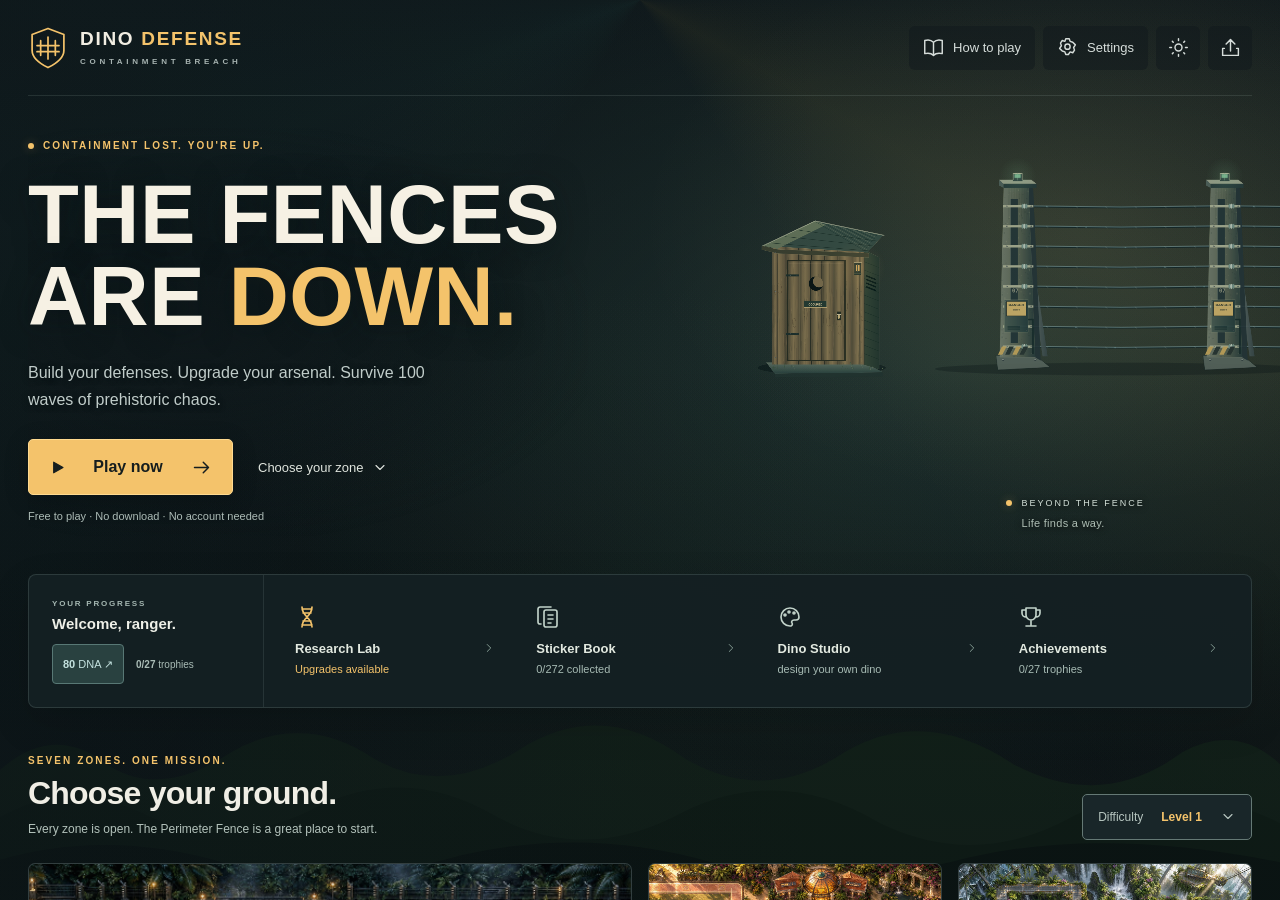
==== index.html @ 3e386ef8 "Stage an explosive D-Rex finale and full-screen victory ceremony" ====
<!DOCTYPE html>
<html lang="en" prefix="og: https://ogp.me/ns#">
<head>
<meta charset="UTF-8">
<meta name="viewport" content="width=device-width, initial-scale=1.0, viewport-fit=cover">
<title>Dino Defense — The Fences Are Down. Now What?</title>
<meta name="description" content="The fences are down. The giants are loose. Build your defenses, unleash nine weapons, and face 100 waves of prehistoric chaos. Play Dino Defense free in your browser.">
<link rel="canonical" href="https://vibecodingmatt.github.io/dino-defense/">
<meta property="og:type" content="website">
<meta property="og:site_name" content="Dino Defense">
<meta property="og:locale" content="en_US">
<meta property="og:url" content="https://vibecodingmatt.github.io/dino-defense/">
<meta property="og:title" content="The fences are down. Now what? | Dino Defense">
<meta property="og:description" content="33 dinosaurs. Nine weapons. 100 waves. Build your last line of defense and find out what is waiting at wave 100. Play free — no download needed.">
<meta property="og:image" content="https://vibecodingmatt.github.io/dino-defense/assets/social/containment-breach-v1.jpg">
<meta property="og:image:secure_url" content="https://vibecodingmatt.github.io/dino-defense/assets/social/containment-breach-v1.jpg">
<meta property="og:image:type" content="image/jpeg">
<meta property="og:image:width" content="1200">
<meta property="og:image:height" content="630">
<meta property="og:image:alt" content="A T-Rex breaks through an electric jungle fence beside the words: The fences are down. Now what? Dino Defense. Play free in your browser.">
<meta name="twitter:card" content="summary_large_image">
<meta name="twitter:title" content="The fences are down. Now what? | Dino Defense">
<meta name="twitter:description" content="33 dinosaurs. Nine weapons. 100 waves. How long can you hold the line? Play free in your browser.">
<meta name="twitter:image" content="https://vibecodingmatt.github.io/dino-defense/assets/social/containment-breach-v1.jpg">
<meta name="twitter:image:alt" content="A T-Rex breaches an electric fence. The fences are down. Now what?">
<script type="application/ld+json">
{"@context":"https://schema.org","@type":"VideoGame","name":"Dino Defense","url":"https://vibecodingmatt.github.io/dino-defense/","description":"A free dinosaur tower defense game. Build and upgrade nine weapons across seven zones and survive 100 waves.","image":"https://vibecodingmatt.github.io/dino-defense/assets/social/containment-breach-v1.jpg","genre":["Tower defense","Strategy"],"gamePlatform":"Web browser","operatingSystem":"Any with a modern web browser","applicationCategory":"GameApplication","playMode":"SinglePlayer","isAccessibleForFree":true,"offers":{"@type":"Offer","price":"0","priceCurrency":"USD"}}
</script>
<link rel="stylesheet" href="style.css">
<link rel="stylesheet" href="home.css">
<link rel="preload" as="image" href="assets/maps/sector7-facility.webp">
<link rel="icon" type="image/svg+xml" href="icons/favicon.svg">
<!-- installable PWA: add-to-home-screen, full-screen, offline -->
<link rel="manifest" href="manifest.json">
<meta name="theme-color" content="#101719">
<meta name="mobile-web-app-capable" content="yes">
<meta name="apple-mobile-web-app-capable" content="yes">
<meta name="apple-mobile-web-app-status-bar-style" content="black-translucent">
<meta name="apple-mobile-web-app-title" content="Dino Defense">
<link rel="apple-touch-icon" href="icons/icon-192.png">
</head>
<body>
<div id="app">

  <!-- top HUD -->
  <div id="hud" class="hidden">
    <span id="levelTitle">Level</span>
    <span class="stat" id="hWave">Wave 0/100</span>
    <span class="stat hidden" id="waveTicker" title="What the next wave brings: 🦖 ground · 🦅 flying · 🌊 swimming · 💀 boss"></span>
    <span class="stat" id="hCash">$0</span>
    <span class="stat" id="hDna" title="DNA is banked every wave — spend it on permanent upgrades in the Research Lab (island map)">0 DNA</span>
    <span class="stat" id="hLives">❤ 100</span>
    <span id="streakBadge" class="hidden" title="Clean-play streak: clear waves without leaks to grow your DNA bonus">🔥 ×1.0</span>
    <span id="invBadge" class="hidden">🛡 INVINCIBLE</span>
    <span class="spacer"></span>
    <button id="btnWave">▶ Start Wave 1</button>
    <span id="speedBtns">
      <button data-s="1" class="on">1×</button><button data-s="2">2×</button><button data-s="4">4×</button><button data-s="10">10×</button>
    </span>
    <button id="speedCycle" title="Game speed (tap to cycle)">1×</button>
    <button id="btnPause">⏸</button>
    <button id="btnSkip" class="hidden" title="Level skip: instantly clear this wave">⏭ Skip</button>
    <button id="btnMute" title="Mute (M)">🔊</button>
    <button id="btnMenu">☰ Menu</button>
  </div>

  <!-- game area -->
  <div id="main">
    <div id="stage">
      <canvas id="game" width="1280" height="720"></canvas>

      <!-- mobile map-zoom control (top-centre); shown by JS on touch devices -->
      <div id="zoomBar" class="hidden">
        <button class="zBtn" id="zoomOut" aria-label="Zoom out" title="Zoom out">−</button>
        <input id="zoomSlider" type="range" min="0.8" max="2.6" step="0.01" value="1" aria-label="Map zoom">
        <button class="zBtn" id="zoomIn" aria-label="Zoom in" title="Zoom in">+</button>
        <span class="zIcon" aria-hidden="true">🔍</span>
      </div>

      <!-- onboarding banner before the first wave -->
      <div id="startPrompt" class="hidden">
        <div class="sp-main"></div>
        <div class="sp-sub"></div>
      </div>

      <!-- floating menu that pops up over a tapped/clicked weapon -->
      <div id="towerPop" class="hidden">
        <button id="tpMute" title="Mute this weapon's sounds">🔊</button>
        <button id="tpClose" title="Close">✕</button>
        <div id="tpName"></div>
        <div id="tpHardware"><canvas width="160" height="104" aria-hidden="true"></canvas><div><b></b><span></span></div></div>
        <div id="tpStats"></div>
        <button id="up_main"></button>
        <div class="tpRow">
          <button id="tpMode">Target: FIRST</button>
          <button id="tpSell">Sell</button>
        </div>
      </div>
    </div>

    <!-- tower shop -->
    <div id="shop" class="hidden">
      <h3>Armory</h3>
      <button id="btnArsenal" class="arsenal-open hidden">Inspect weapons &amp; upgrades <span>↗</span></button>
      <button id="btnFieldCreatures" class="arsenal-open hidden">Explore the dinosaurs <span>↗</span></button>
      <div id="shopCards"></div>

      <h3>Support</h3>
      <div id="airCard" title="Jets carpet-bomb the ENTIRE zone: one-shot-kills everything (even flyers) and rips 25% off bosses. Two calls per run.">
        <div class="ico">✈️</div>
        <div class="airInfo"><div class="nm">Air Strike</div><div class="cost"></div></div>
      </div>
      <div id="omegaCard" title="OMEGA: a giant robotic T-Rex materialises at the exit and stomps up the busiest lane, one-shotting every dinosaur it meets. Each kill wears it down, so a big horde can destroy it. Bosses only lose 30% and survive. Once per run, from wave 75.">
        <div class="ico">🦾</div>
        <div class="airInfo"><div class="nm">Ω Omega</div><div class="cost"></div></div>
      </div>

      <div class="hint">
        Click a weapon (or keys 1–9), then click the map to build.
        Hold <b>Shift</b> to place several. Right-click / Esc cancels.
        <b>Space</b> starts a wave or pauses.
        Flyers need air-capable weapons!
      </div>
    </div>
  </div>
</div>

<!-- main menu -->
<div id="menu" data-scene="night">
  <!-- ambient, layered background (purely decorative) -->
  <div id="menuBg" aria-hidden="true">
    <div class="mb mb-sky"></div>
    <div class="mb mb-rays"></div>
    <div class="mb mb-glow"></div>
    <div class="mb mb-fog mb-fog1"></div>
    <div class="mb mb-fog mb-fog2"></div>
    <svg class="mb mb-trees" viewBox="0 0 1440 320" preserveAspectRatio="none" xmlns="http://www.w3.org/2000/svg">
      <path class="tree tree-far"  d="M0,320 L0,210 Q60,170 120,205 Q180,235 260,195 Q340,160 420,200 Q500,235 590,190 Q680,150 770,200 Q860,240 950,195 Q1040,155 1140,205 Q1240,245 1330,195 Q1390,170 1440,205 L1440,320 Z"/>
      <path class="tree tree-mid"  d="M0,320 L0,250 Q80,215 170,250 Q260,280 360,240 Q460,205 560,250 Q660,290 770,245 Q880,205 990,255 Q1100,295 1210,248 Q1320,210 1440,255 L1440,320 Z"/>
      <path class="tree tree-near" d="M0,320 L0,286 Q120,260 250,288 Q380,312 520,282 Q660,258 800,288 Q940,314 1090,284 Q1240,258 1440,288 L1440,320 Z"/>
    </svg>
    <canvas class="mb" id="menuDinos"></canvas>
    <div class="mb mb-spores" id="menuSpores"></div>
    <div class="mb mb-vignette"></div>
    <div class="mb mb-scan"></div>
  </div>

  <a class="skip-link" href="#zones">Skip to game locations</a>
  <div class="menuWrap">
    <header class="home-header">
      <a class="home-brand" href="./" aria-label="Dino Defense home"><svg class="ui-icon " aria-hidden="true"><use href="icons/interface.svg#brand"></use></svg><span>DINO <b>DEFENSE</b><small>CONTAINMENT BREACH</small></span></a>
      <nav class="home-utilities" aria-label="Help and options">
        <button id="btnTips" class="utility" aria-label="How to play" title="How to play"><svg class="ui-icon " aria-hidden="true"><use href="icons/interface.svg#book"></use></svg><span>How to play</span></button>
        <button id="btnSettings" class="utility" aria-label="Settings" title="Settings"><svg class="ui-icon " aria-hidden="true"><use href="icons/interface.svg#settings"></use></svg><span>Settings</span></button>
        <button id="sceneToggle" class="utility icon-only" title="Switch to day ambience" aria-label="Switch to day ambience" aria-pressed="false"><svg class="ui-icon " aria-hidden="true"><use href="icons/interface.svg#sun"></use></svg></button>
        <button id="btnShare" class="utility icon-only" title="Share Dino Defense" aria-label="Share Dino Defense"><svg class="ui-icon " aria-hidden="true"><use href="icons/interface.svg#share"></use></svg></button>
      </nav>
    </header>

    <section class="hero" aria-labelledby="homeTitle">
      <div class="hero-copy">
        <p class="eyebrow"><span class="status-dot"></span> CONTAINMENT LOST. YOU'RE UP.</p>
        <h1 id="homeTitle">THE FENCES<br>ARE <em>DOWN.</em></h1>
        <p class="hero-sub">Build your defenses. Upgrade your arsenal. Survive 100 waves of prehistoric chaos.</p>
        <div class="hero-actions">
          <button id="btnQuickPlay" class="play-button"><svg class="ui-icon " aria-hidden="true"><use href="icons/interface.svg#play"></use></svg><span id="quickPlayLabel">Play now</span><svg class="ui-icon " aria-hidden="true"><use href="icons/interface.svg#arrow"></use></svg></button>
          <a class="browse-zones" href="#zones">Choose your zone <svg class="ui-icon " aria-hidden="true"><use href="icons/interface.svg#down"></use></svg></a>
        </div>
        <p id="quickPlayHint" class="play-hint">Free to play · No download · No account needed</p>
      </div>
      <div class="scene-caption" aria-hidden="true"><span class="status-dot"></span> BEYOND THE FENCE <span>Life finds a way.</span></div>
    </section>

    <section class="ranger-hub" aria-label="Your ranger progress and collection">
      <div class="ranger-profile">
        <div class="profile-title"><span class="eyebrow">YOUR PROGRESS</span><span id="statBest">New ranger</span></div>
        <div class="statBar"><button id="menuDna" class="stat" title="Spend DNA in the Research Lab">0 DNA</button><span id="statAch">0 trophies</span></div>
      </div>
      <nav id="menuBtns" aria-label="Upgrades and collections">
        <button id="btnLab"><svg class="ui-icon fIco" aria-hidden="true"><use href="icons/interface.svg#dna"></use></svg><span class="fName">Research Lab</span><span class="fSub" id="fSubLab">Permanent upgrades</span><svg class="ui-icon nav-arrow" aria-hidden="true"><use href="icons/interface.svg#chevron"></use></svg></button>
        <button id="btnStickers"><svg class="ui-icon fIco" aria-hidden="true"><use href="icons/interface.svg#cards"></use></svg><span class="fName">Sticker Book</span><span class="fSub" id="fSubStick">Your collection</span><svg class="ui-icon nav-arrow" aria-hidden="true"><use href="icons/interface.svg#chevron"></use></svg></button>
        <button id="btnStudio"><svg class="ui-icon fIco" aria-hidden="true"><use href="icons/interface.svg#palette"></use></svg><span class="fName">Dino Studio</span><span class="fSub" id="fSubStudio">Create a dinosaur</span><svg class="ui-icon nav-arrow" aria-hidden="true"><use href="icons/interface.svg#chevron"></use></svg></button>
        <button id="btnAch"><svg class="ui-icon fIco" aria-hidden="true"><use href="icons/interface.svg#trophy"></use></svg><span class="fName">Achievements</span><span class="fSub" id="fSubAch">Your milestones</span><svg class="ui-icon nav-arrow" aria-hidden="true"><use href="icons/interface.svg#chevron"></use></svg></button>
      </nav>
    </section>

    <section id="zones" class="deck" aria-labelledby="zonesTitle" tabindex="-1">
      <div class="zone-heading">
        <div><p class="eyebrow">SEVEN ZONES. ONE MISSION.</p><h2 id="zonesTitle">Choose your ground.</h2><p id="mapHint">Every zone is open. The Perimeter Fence is a great place to start.</p></div>
        <details id="diffPick">
          <summary>Difficulty <b>Level <span class="selD">1</span></b><svg class="ui-icon " aria-hidden="true"><use href="icons/interface.svg#down"></use></svg></summary>
          <div class="difficulty-panel">
            <label class="diffTop" for="diffInput">Difficulty level <span class="diffHint">Higher is harder</span></label>
            <div id="diffCtl">
              <button data-d="-10" title="Decrease by 10" aria-label="Decrease difficulty by 10">«</button>
              <button data-d="-1" title="Decrease by 1" aria-label="Decrease difficulty by 1">−</button>
              <input id="diffInput" type="number" min="1" max="1000" value="1" aria-describedby="diffInfo">
              <button data-d="1" title="Increase by 1" aria-label="Increase difficulty by 1">+</button>
              <button data-d="10" title="Increase by 10" aria-label="Increase difficulty by 10">»</button>
              <button id="diffMax" title="Highest unlocked difficulty">MAX</button>
            </div>
            <div id="diffInfo"></div>
          </div>
        </details>
      </div>
      <div id="levelCards"></div>
    </section>

    <section class="home-how" aria-label="How the game works">
      <div><span>01</span><h3>Build your defense.</h3><p>Place nine types of weapons to cover the paths. Every kill funds your next upgrade.</p></div>
      <div><span>02</span><h3>Expect the unexpected.</h3><p>Ground, air, and water. 33 dinosaurs, giant bosses, and a final test at wave 100.</p></div>
      <div><span>03</span><h3>Come back stronger.</h3><p>Bank DNA for permanent research. Collect stickers and make your own dinosaurs.</p></div>
    </section>

    <button id="btnCreatures" class="creatures-open hidden"><span>BEYOND THE FENCE</span> Explore all 33 dinosaurs <b>↗</b></button>
    <footer class="menuFoot">
      <div class="footer-brand">DINO DEFENSE <span>Build. Upgrade. Survive.</span></div>
      <div class="footer-actions"><button id="btnInstall" class="utility hidden"><svg class="ui-icon " aria-hidden="true"><use href="icons/interface.svg#download"></use></svg><span class="instTxt">Install app</span></button><button id="verChip" class="utility" title="See what changed in recent updates"></button></div>
      <p class="foot">An affectionate homage to a certain dinosaur park that definitely spared no expense.</p>
    </footer>
    <p id="shareStatus" class="share-status" role="status" aria-live="polite"></p>
  </div>
</div>

<div id="shareDialog" class="modal hidden">
  <div class="modalBox"><button class="modalX" aria-label="Close share dialog">✕</button><h2>Send in reinforcements.</h2><p>Share Dino Defense with someone who thinks they can hold the line.</p><label for="shareUrl">Game link</label><input id="shareUrl" readonly value="https://vibecodingmatt.github.io/dino-defense/"><div class="modalBtns"><button id="copyGameLink" class="primary">Copy link</button></div><p id="copyLinkStatus" role="status"></p></div>
</div>
<noscript><div class="no-script">Dino Defense needs JavaScript to play. Enable JavaScript in your browser, then reload to enter the park.</div></noscript>

<!-- research lab -->
<div id="lab" class="modal hidden">
  <div class="modalBox">
    <button class="modalX" title="Close">✕</button>
    <h2>🧬 Research Lab</h2>
    <div class="sub">This is where DNA gets spent. You have <b><span id="labDna">0 DNA</span></b> to level up your <b>base health</b>, <b>starting cash</b>, and every <b>weapon</b> — permanently, with no cap. Every kill drops DNA (more at higher difficulty). Aim to keep your weapon levels near the difficulty level you're playing: a few levels ahead and it's easy, a few behind and you'll be overrun.</div>
    <div id="labList"></div>
    <div class="modalBtns"><button id="labClose" class="primary">Done</button></div>
  </div>
</div>

<!-- achievements -->
<div id="achievements" class="modal hidden">
  <div class="modalBox">
    <button class="modalX" title="Close">✕</button>
    <h2>🏆 Achievements</h2>
    <div class="sub"><b><span id="achProg">0 / 0</span></b> unlocked. Complete these for permanent trophies — runs that use a developer cheat don't count.</div>
    <div id="achList"></div>
    <div class="modalBtns"><button id="achClose" class="primary">Done</button></div>
  </div>
</div>

<!-- sticker book -->
<div id="stickers" class="modal hidden">
  <div class="modalBox">
    <button class="modalX" title="Close">✕</button>
    <h2>📖 Sticker Book</h2>
    <div class="sub"><b><span id="stickProg">0 / 0</span></b> stickers collected. Land the <b>final blow</b> on each dinosaur with each weapon to earn its sticker — every weapon has its own signature takedown. <b>👆 Tap any earned sticker to flip out its animated trading card!</b> Greyed cells can't happen (ground-only weapons vs flyers, gas vs the gas-immune).</div>
    <div id="stickWrap"><table id="stickTable"></table></div>
    <div class="modalBtns"><button id="stickClose" class="primary">Done</button></div>
  </div>
</div>

<!-- sticker trading card (opened by tapping an earned sticker) -->
<div id="stickCard" class="modal hidden">
  <div id="cardBox">
    <button class="modalX" title="Close">✕</button>
    <canvas id="cardCv" width="720" height="800"></canvas>
    <div id="cardInfo"></div>
  </div>
</div>

<!-- dino studio -->
<div id="studio" class="modal hidden">
  <div class="modalBox">
    <button class="modalX" title="Close">✕</button>
    <h2>🎨 Dino Studio</h2>
    <div class="sub">Design your own dinosaurs! Pick a species, name it, choose its colors — each named design joins the invasion (one per wave) with its name overhead. Up to <b>3</b> designs.</div>
    <div id="studioList"></div>
    <div class="modalBtns"><button id="studioAdd">➕ New dino</button><button id="studioClose" class="primary">Done</button></div>
  </div>
</div>

<!-- tips / field manual -->
<div id="tips" class="modal hidden">
  <div class="modalBox">
    <button class="modalX" title="Close">✕</button>
    <h2>💡 Field Manual</h2>
    <div class="sub">Everything a ranger needs to hold the perimeter.</div>
    <div id="tipsList"></div>
    <div class="modalBtns"><button id="tipsClose" class="primary">Done</button></div>
  </div>
</div>

<!-- changelog -->
<div id="changelog" class="modal hidden">
  <div class="modalBox">
    <button class="modalX" title="Close">✕</button>
    <h2>📜 What's New</h2>
    <div class="sub">Bug fixes and enhancements, newest first.</div>
    <div id="clogList"></div>
    <div class="modalBtns"><button id="clogClose" class="primary">Done</button></div>
  </div>
</div>

<!-- iOS "Add to Home Screen" instructions -->
<div id="iosInstall" class="modal hidden">
  <div class="modalBox">
    <button class="modalX" title="Close">✕</button>
    <h2>📲 Add to Home Screen</h2>
    <div class="sub">Install Dino Defense to play full-screen and offline.</div>
    <ol class="iosSteps">
      <li>Tap the <b>Share</b> button
        <span class="iosIco"><svg viewBox="0 0 24 24" width="20" height="20" fill="none" stroke="currentColor" stroke-width="2" stroke-linecap="round" stroke-linejoin="round"><path d="M12 15V3"/><path d="M8 7l4-4 4 4"/><path d="M6 11H5a2 2 0 0 0-2 2v6a2 2 0 0 0 2 2h14a2 2 0 0 0 2-2v-6a2 2 0 0 0-2-2h-1"/></svg></span>
        in Safari's toolbar.</li>
      <li>Scroll down and choose <b>“Add to Home Screen”</b> <span class="iosIco">➕</span>.</li>
      <li>Tap <b>Add</b>, then launch Dino Defense from your Home Screen.</li>
    </ol>
    <p class="iosNote">This option lives in <b>Safari</b> only — not Chrome or Firefox on iPhone/iPad.</p>
    <div class="modalBtns"><button id="iosInstallClose" class="primary">Got it</button></div>
  </div>
</div>

<!-- settings -->
<div id="settings" class="modal hidden">
  <div class="modalBox">
    <button class="modalX" title="Close">✕</button>
    <h2>⚙ Settings</h2>
    <div class="sub">Saved automatically.</div>
    <label class="optRow">
      <input type="checkbox" id="optAuto" checked>
      <span>Auto-start waves <small>Next wave begins 3 seconds after the last one is cleared.</small></span>
    </label>
    <label class="optRow">
      <input type="checkbox" id="optMusic" checked>
      <span>Music <small>A cinematic orchestral score under the action.</small></span>
    </label>
    <label class="optRow">
      <input type="checkbox" id="optMute">
      <span>Mute all sound</span>
    </label>
    <label class="optRow">
      <input type="checkbox" id="optPreview" checked>
      <span>Incoming wave preview <small>See what's coming, with a warning if you need air defenses.</small></span>
    </label>
    <label class="optRow">
      <input type="checkbox" id="optCallouts" checked>
      <span>Multi-kill callouts <small>Celebrate when one weapon takes out several dinosaurs.</small></span>
    </label>
    <label class="optRow">
      <input type="checkbox" id="optSceneMotion" checked>
      <span>Animate home scenes <small>Pause the background dinosaurs and effects. Follows your device's reduced motion setting by default.</small></span>
    </label>
    <details class="advanced-settings"><summary>Advanced options</summary>
    <div class="optHead">🧪 Developer options <small>Tick the box below and enter the developer password once to reveal the cheats. Runs that use a cheat earn no DNA and no achievements.</small></div>
    <label class="optRow">
      <input type="checkbox" id="optDev">
      <span>🔓 Reveal developer options <small>Asks for the developer password. Once unlocked, the cheats below toggle freely.</small></span>
    </label>
    <div id="devOptions" class="hidden">
      <label class="optRow">
        <input type="checkbox" id="optInv">
        <span>🛡 Invincibility <small>Escaped dinosaurs deal no damage to your base.</small></span>
      </label>
      <label class="optRow">
        <input type="checkbox" id="optCash">
        <span>💰 Unlimited cash <small>Your funds never run out — build and upgrade freely.</small></span>
      </label>
      <label class="optRow">
        <input type="checkbox" id="optSkip">
        <span>⏭ Level skip <small>Unlocks every zone on the map and adds a Skip-Wave button to the HUD.</small></span>
      </label>
      <label class="optRow">
        <input type="checkbox" id="optStickAll">
        <span>📖 Preview all stickers <small>Shows every sticker (and its trading card) as unlocked in the Sticker Book — view-only, your real collection is untouched.</small></span>
      </label>
    </div>
    </details>
    <div class="optRow save-transfer">
      <button id="btnExport">Copy save code</button>
      <button id="btnImport">Import save code</button>
      <span><small>Back up your progress or move it to another browser/device.</small></span>
    </div>
    <div class="modalBtns">
      <button id="setClose" class="primary">Done</button>
      <button id="btnReset">⚠ Reset all progress</button>
    </div>
  </div>
</div>

<!-- defeat -->
<div id="gameover" class="modal hidden">
  <div class="modalBox">
    <h2>☠ CONTAINMENT FAILED</h2>
    <p id="defeatText"></p>
    <div class="modalBtns">
      <button id="goRetry" class="primary">↻ Play Again</button>
      <button id="goLab">🧬 Spend DNA in the Lab</button>
      <button id="goAch">🏆 Achievements</button>
      <button id="goStick">📖 Sticker Book</button>
      <button id="goMenu">🗺 Island Map</button>
    </div>
  </div>
</div>

<!-- Full-viewport victory ceremony; its clock is separate from combat speed. -->
<div id="victoryShow" class="modal hidden">
  <canvas id="victorySky" aria-hidden="true"></canvas>
  <div class="victory-ceremony">
    <p class="victory-kicker" id="victoryKicker">OPERATION COMPLETE</p>
    <div class="victory-medal" aria-hidden="true">
      <svg viewBox="0 0 220 230">
        <defs><linearGradient id="medalGold" x2=".7" y2="1"><stop stop-color="#fff0b3"/><stop offset=".45" stop-color="#dfa64b"/><stop offset=".7" stop-color="#ffdfa0"/><stop offset="1" stop-color="#9d6c30"/></linearGradient></defs>
        <path class="medal-laurel" d="M52 188Q-3 143 27 64M168 188Q223 143 193 64"/>
        <g fill="url(#medalGold)">
          <path d="M36 151Q10 148 12 127Q36 132 36 151M28 125Q5 116 13 96Q33 108 28 125M29 98Q11 82 24 67Q38 84 29 98M36 77Q24 57 40 46Q49 65 36 77M48 60Q43 36 61 32Q63 51 48 60M45 174Q22 179 17 156Q39 157 45 174"/>
          <path d="M184 151Q210 148 208 127Q184 132 184 151M192 125Q215 116 207 96Q187 108 192 125M191 98Q209 82 196 67Q182 84 191 98M184 77Q196 57 180 46Q171 65 184 77M172 60Q177 36 159 32Q157 51 172 60M175 174Q198 179 203 156Q181 157 175 174"/>
          <path d="M110 11L178 41V113Q177 175 110 213Q43 175 42 113V41Z"/>
        </g>
        <path fill="#142b29" stroke="#fff0b3" stroke-width="1.2" d="M110 22L168 48V113Q165 166 110 201Q55 166 52 113V48Z"/>
        <path fill="none" stroke="#9b793d" d="M110 32L159 54V114Q155 158 110 189Q65 158 61 114V54Z"/>
        <path fill="url(#medalGold)" d="M82 66L89 45L103 59L110 39L117 59L131 45L138 66Z"/>
        <text x="110" y="128" text-anchor="middle" fill="url(#medalGold)" font-family="Arial,sans-serif" font-weight="900" font-size="53">100</text>
        <text x="110" y="150" text-anchor="middle" fill="#e8ca8c" font-family="Arial,sans-serif" font-size="12" letter-spacing="3">WAVES</text>
        <path fill="url(#medalGold)" d="M110 163L113 169L120 170L115 175L116 182L110 179L104 182L105 175L100 170L107 169Z"/>
      </svg>
    </div>
    <h2 id="victoryShowTitle">YOU HELD<br><span>THE LINE.</span></h2>
    <p class="victory-dedication">Against every tooth. Every claw. Every wave.</p>
    <p id="victoryOperation" class="victory-operation"></p>
    <div class="victory-highlights">
      <div><strong id="victoryKills">0</strong><span>Dinosaurs defeated</span></div>
      <div><strong id="victoryDNA">0</strong><span>DNA banked</span></div>
      <div><strong id="victoryHealth">0%</strong><span>Base health</span></div>
    </div>
    <button id="victorySkip" class="modalX victory-results">View results <span aria-hidden="true">→</span></button>
    <p class="victory-signoff">DINO DEFENSE · CONTAINMENT RESTORED</p>
  </div>
</div>

<!-- victory -->
<div id="victory" class="modal hidden">
  <div class="modalBox">
    <h2>🏆 ZONE SECURED</h2>
    <p id="victoryText"></p>
    <div class="modalBtns">
      <button id="vNext" class="primary">➜ Next Difficulty</button>
      <button id="vLab">🧬 Spend DNA in the Lab</button>
      <button id="vAch">🏆 Achievements</button>
      <button id="vStick">📖 Sticker Book</button>
      <button id="vMenu">🗺 Island Map</button>
    </div>
  </div>
</div>

<!-- achievement toast -->
<div id="achToast" class="hidden"></div>

<div id="errbox" class="hidden"></div>

<script src="js/data.js"></script>
<script src="js/looks.js"></script>
<script src="js/tourists.js"></script>
<script src="js/tourist-fx.js"></script>
<script src="js/paddock-raptors.js"></script>
<script src="js/perimeter.js"></script>
<script src="js/sanctuary-scenes.js"></script>
<script src="js/arsenal.js"></script>
<script src="js/weapon-fx.js"></script>
<script src="js/draw.js"></script>
<script src="js/drex.js"></script>
<script src="js/creature-meshes.js"></script>
<script src="js/creature-species.js"></script>
<script src="js/creature-anatomy.js"></script>
<script src="js/creatures.js"></script>
<script src="js/dino-fx.js"></script>
<script src="js/audio-fx.js"></script>
<script src="js/home-scenery.js"></script>
<script src="js/endgame-fx.js"></script>
<script src="js/game.js"></script>
<script src="js/home.js"></script>
<script src="js/armory-guide.js"></script>
<script src="js/creature-guide.js"></script>
<script>
  // Register the service worker so the game is installable + works offline.
  // Registered relatively so it scopes correctly under the /dino-defense/ path.
  if ('serviceWorker' in navigator && location.protocol.startsWith('http')) {
    window.addEventListener('load', () => {
      navigator.serviceWorker.register('sw.js').catch((err) => console.warn('SW registration failed:', err));
    });
  }
</script>
</body>
</html>
---- style.css ----
/* DINO DEFENSE — UI styling */
* { box-sizing: border-box; margin: 0; padding: 0; user-select: none; }

:root {
  --bg: #10140d;
  --panel: #1b2117;
  --panel2: #242c1e;
  --line: #3a4530;
  --amber: #e8b93a;
  --amber2: #ffd24a;
  --text: #d8dcc8;
  --dim: #8b937c;
  --red: #e05a4a;
  --green: #8fd14f;
  --dna: #7ec8ff;
  --bio: #46e6c4;        /* bioluminescent teal accent */
  --bio2: #7ff4dc;
  --ink: #070a06;
}

html, body {
  height: 100%;
  background: var(--bg);
  color: var(--text);
  font-family: Verdana, Geneva, sans-serif;
  overflow: hidden;
}

#app { display: flex; flex-direction: column; height: 100vh; }

.hidden { display: none !important; }

/* ---------- HUD (top bar) ---------- */
#hud {
  display: flex; align-items: center; gap: 14px;
  padding: 8px 14px;
  background: linear-gradient(#232b1b, #1a2014);
  border-bottom: 2px solid var(--amber);
  font-size: 14px;
  /* NEVER wrap on desktop/landscape: a second HUD row shrinks the stage and
     the map visibly "zooms" whenever a badge/label appears or grows. When
     space is tight the title and ticker shrink instead (portrait phones
     override this with their own STABLE two-row layout). */
  flex-wrap: nowrap; overflow: hidden;
}
#hud button { white-space: nowrap; }  /* long labels must widen, never grow a 2nd line */
#speedBtns { display: inline-flex; flex: none; }  /* 1×/2×/4×/10× never stack into a 2nd line */
#levelTitle {
  font-weight: bold; color: var(--amber2); letter-spacing: 0.5px;
  min-width: 0; flex: 0 4 auto; overflow: hidden; text-overflow: ellipsis; white-space: nowrap;
}
#streakBadge { font-variant-numeric: tabular-nums; }
.stat { background: #00000040; border: 1px solid var(--line); border-radius: 6px; padding: 4px 10px; white-space: nowrap; }
#hCash { color: var(--amber2); font-weight: bold; }
#hDna  { color: var(--dna); }
#hLives { color: var(--green); font-weight: bold; }
#hLives.low { color: var(--red); animation: blink 0.8s infinite; }
@keyframes blink { 50% { opacity: 0.45; } }
#invBadge {
  color: #ffdf70; border: 1px solid #ffdf70; border-radius: 6px;
  padding: 3px 8px; font-size: 12px; font-weight: bold;
}
#streakBadge {
  color: #ffb84a; border: 1px solid #ffb84a55; border-radius: 6px;
  padding: 3px 8px; font-size: 12px; font-weight: bold; white-space: nowrap;
  background: #ff8a2020;
}
#streakBadge.hot {
  color: #fff2c0; border-color: #ff7a2a; background: #ff6a1533;
  box-shadow: 0 0 10px #ff7a2a66; animation: streakPulse 0.9s ease-in-out infinite;
}
@keyframes streakPulse { 50% { box-shadow: 0 0 16px #ff7a2aaa; } }
@media (prefers-reduced-motion: reduce){ #streakBadge.hot { animation: none; } }
#hud .spacer { flex: 1; }
#hud button, .modal button, #shop button {
  background: var(--panel2); color: var(--text);
  border: 1px solid var(--line); border-radius: 6px;
  padding: 6px 12px; font-family: inherit; font-size: 13px; cursor: pointer;
}
#hud button:hover:not(:disabled), .modal button:hover:not(:disabled), #shop button:hover:not(:disabled) { border-color: var(--amber); color: #fff; }
#hud button:disabled, .modal button:disabled, #shop button:disabled { opacity: 0.45; cursor: default; }
#hud button.on { background: var(--amber); color: #1a1a0a; font-weight: bold; border-color: var(--amber2); }
#btnWave { background: #3d5226; font-weight: bold; }
#speedCycle { display: none; min-width: 34px; } /* mobile-only single speed toggle */

/* ---------- main area ---------- */
#main { flex: 1; display: flex; min-height: 0; }
#stage { flex: 1; position: relative; display: flex; align-items: center; justify-content: center; background: #0a0d08; min-width: 0; }
canvas#game {
  max-width: 100%; max-height: 100%;
  aspect-ratio: 16/9;
  background: #1c2415;
  cursor: crosshair;
  box-shadow: 0 0 40px #000 inset;
}

/* ---------- shop (right panel) ---------- */
#shop {
  width: 210px; padding: 10px;
  background: var(--panel);
  border-left: 2px solid var(--line);
  overflow-y: auto; -webkit-overflow-scrolling: touch; overscroll-behavior: contain;
  display: flex; flex-direction: column; gap: 10px;
}
#shop h3 { font-size: 13px; color: var(--dim); text-transform: uppercase; letter-spacing: 1px; }
#shopCards { display: grid; grid-template-columns: 1fr 1fr; gap: 8px; }
.shopCard {
  background: var(--panel2); border: 1px solid var(--line); border-radius: 8px;
  padding: 8px 4px; text-align: center; cursor: pointer;
  transition: transform 0.06s, border-color 0.06s;
}
.shopCard:hover { border-color: var(--amber); transform: translateY(-1px); }
.shopCard.sel { border-color: var(--amber2); background: #3a4227; box-shadow: 0 0 10px #e8b93a55; }
.shopCard.cant { opacity: 0.45; }
.shopCard.locked { opacity: 0.35; filter: grayscale(0.8); cursor: default; }
.shopCard.locked:hover { border-color: var(--line); transform: none; }
.shopCard.locked .cost { color: var(--dim); }
.shopCard .ico { font-size: 22px; }
.shopCard .ico canvas { display: block; width: 84px; height: 56px; max-width: 100%; object-fit: contain; margin: -5px auto -2px; pointer-events: none; }
.arsenal-open { display: flex; justify-content: space-between; gap: 8px; padding: 8px 7px; color: #e8cd96; background: #172329; border: 1px solid #47544f; border-radius: 5px; font-size: 10px; text-align: left; }
#tpHardware { display: flex; align-items: center; gap: 4px; border-block: 1px solid #80969d25; padding: 2px 0; }
#tpHardware canvas { width: 76px; height: 50px; object-fit: contain; flex: 0 0 76px; }
#tpHardware b { display: block; font-size: 11px; color: #cddde0; }
#tpHardware span { display: block; font-size: 9px; line-height: 1.4; color: #99adae; margin-top: 3px; }
/* Living collection */
.creatures-open { display:flex; align-items:center; justify-content:center; gap:15px; width:100%; padding:14px 20px; margin:0 0 18px; color:#d6e6d8; background:linear-gradient(110deg,#1c332c,#12271f); border:1px solid #567461; border-radius:7px; font:12px Verdana,sans-serif; cursor:pointer; }
.creatures-open span { color:#91bfa7; font:9px monospace; letter-spacing:2px; } .creatures-open b { color:#bdd8b7; font-size:20px; }
#creatureGuide { color:#e4ece4; background:#101f1a; border:1px solid #576e5f; border-radius:12px; padding:0; width:min(1180px,95vw); max-width:95vw; max-height:94dvh; margin:auto; box-shadow:0 28px 120px #000c; overflow:auto; }
#creatureGuide::backdrop { background:#020b08ed; }
.cg-top { display:flex; align-items:center; justify-content:space-between; gap:16px; padding:22px 30px; background:#102019; border-bottom:1px solid #77998530; position:sticky; top:0; z-index:3; }
.cg-eyebrow { color:#93b4a0; font:10px monospace; letter-spacing:2.5px; } .cg-top h2 { font-size:29px; font-weight:500; letter-spacing:-.8px; margin-top:7px; }
#creatureGuide button { font-family:inherit; cursor:pointer; } .cg-close { color:#dae7da; background:transparent; border:1px solid #607b6b; border-radius:50%; width:36px; height:36px; font-size:16px; flex-shrink:0; }
.cg-body { display:grid; grid-template-columns:215px minmax(0,1fr); }
.cg-roster { background:#0c1914; border-right:1px solid #77998530; padding:20px 12px; }
.cg-roster label { display:block; color:#86a393; font:9px monospace; letter-spacing:.6px; margin:0 8px 15px; }
.cg-roster nav { max-height:590px; overflow-y:auto; scrollbar-color:#435b4d #0c1914; }
.cg-roster button { display:flex; align-items:center; gap:10px; width:100%; text-align:left; color:#a7bbae; background:transparent; border:1px solid transparent; border-radius:4px; padding:9px 7px; font-size:11px; }
.cg-roster button span { color:#658976; font:9px monospace; } .cg-roster button i { margin-left:auto; font-size:7px; color:#d0b582; }
.cg-roster button.active { color:#eff4e3; background:#243b2f; border-color:#648774; } .cg-roster button.active span { color:#b7d4b9; }
#cgSpecies { display:none; width:100%; min-height:40px; color:#e0e9dd; background:#20362b; border:1px solid #617d68; padding:7px; font:12px Verdana,sans-serif; border-radius:4px; }
.cg-main { min-width:0; } .cg-stage { position:relative; overflow:hidden; } .cg-stage canvas { width:100%; display:block; height:auto; touch-action:none; cursor:grab; } .cg-stage canvas:active { cursor:grabbing; }
.cg-habitat,.cg-drag { position:absolute; top:23px; left:28px; color:#97b0a4; font:9px monospace; letter-spacing:1.2px; pointer-events:none; } .cg-habitat { border-left:2px solid #adc98d; padding-left:9px; } .cg-drag { left:auto; right:26px; color:#638274; font-size:8px; }
.cg-copy { padding:3px 30px 22px; } .cg-index { color:#b7c897; font:9px monospace; letter-spacing:2px; } .cg-copy h3 { font-size:34px; font-weight:500; letter-spacing:-1px; margin:7px 0 10px; } .cg-copy p { color:#a3b7aa; font-size:12px; line-height:1.7; max-width:650px; min-height:41px; }
.cg-controls { display:flex; gap:10px; align-items:center; padding:0 30px 24px; } .cg-controls button { border:1px solid #6b806b; background:#20372a; color:#e0e7d5; border-radius:4px; padding:11px 15px; font-size:10px; } .cg-controls label { margin-left:auto; display:flex; align-items:center; gap:12px; color:#90ab9a; font:10px monospace; } .cg-angle { width:145px; accent-color:#b7ce9f; }
.cg-footer { display:flex; justify-content:space-between; gap:12px; border-top:1px solid #77998530; padding:15px 30px; color:#7a9887; font:9px monospace; }
#creatureGuide button:focus-visible,#creatureGuide input:focus-visible,#cgSpecies:focus-visible,.creatures-open:focus-visible { outline:2px solid #d1e4a9; outline-offset:2px; }
@media(max-width:700px) {
  .creatures-open { gap:10px; padding:11px; font-size:10px; } .creatures-open span { font-size:7px; letter-spacing:1px; }
  .cg-top { padding:17px; } .cg-top h2 { font-size:25px; } .cg-eyebrow { font-size:8px; letter-spacing:1.7px; }
  .cg-body { display:block; } .cg-roster { padding:12px 17px; border-right:0; border-bottom:1px solid #77998530; } .cg-roster label { display:none; } .cg-roster nav { display:none; } #cgSpecies { display:block; }
  .cg-copy { padding:4px 19px 16px; } .cg-copy h3 { font-size:29px; } .cg-copy p { font-size:11px; min-height:0; } .cg-index { font-size:8px; letter-spacing:1.4px; }
  .cg-habitat { top:12px; left:17px; font-size:7px; letter-spacing:.4px; } .cg-drag { display:none; }
  .cg-controls { padding:0 18px 19px; flex-wrap:wrap; gap:8px; } .cg-controls button { padding:10px 12px; } .cg-controls label { width:100%; margin:4px 0 0; justify-content:space-between; } .cg-angle { flex:1; max-width:210px; }
  .cg-footer { padding:13px 18px; font-size:8px; }
}
@media(max-height:550px) and (orientation:landscape) {
  .cg-top { padding:12px 23px; } .cg-top h2 { font-size:23px; } .cg-roster nav { max-height:425px; }
  .cg-stage canvas { max-height:290px; object-fit:contain; } .cg-copy h3 { font-size:27px; } .cg-copy { padding-bottom:14px; }
}
/* Weapon inspection / firing range */
#armoryGuide { --weapon-color: #ffc266; color: #e3eeec; background: #111c22; border: 1px solid #547079; border-radius: 14px; padding: 0; width: min(1040px, 94vw); max-width: 94vw; max-height: 94dvh; margin: auto; box-shadow: 0 30px 110px #000b; overflow: auto; }
#armoryGuide::backdrop { background: #020c13da; backdrop-filter: blur(7px); }
.ag-top { display: flex; justify-content: space-between; align-items: center; padding: 24px 28px 18px; border-bottom: 1px solid #3f555b66; position: sticky; top: 0; z-index: 2; background: #111c22; }
.ag-eyebrow { font: 10px monospace; letter-spacing: 2.5px; color: #8ba4aa; }
.ag-top h2 { font-size: 30px; letter-spacing: -.8px; margin: 6px 0 0; }
.ag-close { background: transparent; border: 1px solid #52666a; border-radius: 50%; width: 35px; height: 35px; color: #dae7e6; padding: 0; }
.ag-body { display: grid; grid-template-columns: 185px minmax(0, 1fr); }
.ag-weapons { border-right: 1px solid #3f555b66; padding: 10px; display: flex; flex-direction: column; gap: 3px; background: #0d181e; }
.ag-weapons button { display: flex; align-items: center; gap: 3px; min-width: 0; background: transparent; border: 1px solid transparent; border-radius: 6px; padding: 2px 6px; text-align: left; font-size: 10px; color: #a4b5b8; }
.ag-weapons button.active { color: #f2f6eb; background: #253239; border-color: #55696a; }
.ag-weapons canvas { width: 65px; height: 43px; object-fit: contain; }
.ag-main { min-width: 0; }
.ag-stage { position: relative; background: #101b22; overflow: hidden; }
.ag-stage canvas { width: 100%; height: auto; display: block; }
.ag-status { position: absolute; left: 24px; top: 20px; color: #9aafb2; font: 9px monospace; letter-spacing: 1.8px; border-left: 2px solid var(--weapon-color); padding-left: 8px; }
.ag-spec { display: flex; align-items: center; justify-content: space-between; padding: 0 25px 19px; gap: 12px; }
.ag-level { font: 9px monospace; letter-spacing: 1.8px; color: var(--weapon-color); }
.ag-name { font-size: 28px; letter-spacing: -.6px; margin: 6px 0; }
.ag-detail { color: #a7babe; font-size: 12px; line-height: 1.4; margin: 0; }
.ag-fire { flex-shrink: 0; color: #e6eeeb; background: #28383f; border: 1px solid #698087; border-radius: 5px; padding: 10px 14px; font-size: 11px; }
.ag-tiers { display: flex; gap: 7px; padding: 0 25px 19px; }
.ag-tiers button { flex: 1; color: #acbdc0; border: 1px solid #3e555b; background: #19272f; padding: 12px 8px; border-radius: 5px; font-size: 10px; line-height: 1.3; text-align: left; }
.ag-tiers button span { display: block; font: 9px monospace; color: #749097; margin-bottom: 6px; }
.ag-tiers button.active { border-color: var(--weapon-color); color: var(--weapon-color); background: #273338; }
.ag-footer { padding: 14px 25px; border-top: 1px solid #3f555b66; display: flex; align-items: center; justify-content: space-between; gap: 20px; font-size: 9px; color: #8ca3a8; }
.ag-footer label { display: flex; align-items: center; gap: 10px; white-space: nowrap; }
.ag-angle { width: 110px; accent-color: var(--weapon-color); }
#armoryGuide button:focus-visible, .ag-angle:focus-visible { outline: 2px solid var(--weapon-color); outline-offset: 2px; }
@media (max-width: 700px) {
  .shopCard .ico canvas { height: 39px; width: 66px; margin: -3px auto -1px; }
  #tpHardware canvas { width: 57px; height: 40px; flex-basis: 57px; }
  #tpHardware b { font-size: 10px; } #tpHardware span { font-size: 8px; }
  .ag-top { padding: 17px; } .ag-top h2 { font-size: 25px; } .ag-eyebrow { font-size: 8px; letter-spacing: 1.8px; }
  .ag-body { display: flex; flex-direction: column; }
  .ag-weapons { display: grid; grid-template-columns: repeat(3,minmax(0,1fr)); gap: 3px; border-right: 0; border-bottom: 1px solid #3f555b66; padding: 7px; }
  .ag-weapons button { font-size: 8px; padding: 2px; gap: 0; } .ag-weapons canvas { width: 42px; height: 30px; flex-shrink: 0; }
  .ag-spec { padding: 0 15px 14px; } .ag-level { font-size: 8px; letter-spacing: 1px; } .ag-name { font-size: 23px; } .ag-detail { font-size: 10px; }
  .ag-fire { font-size: 9px; padding: 8px; }
  .ag-tiers { padding: 0 14px 16px; gap: 4px; } .ag-tiers button { font-size: 9px; padding: 8px 6px; }
  .ag-status { left: 15px; top: 13px; font-size: 7px; }
  .ag-footer { padding: 12px 15px; gap: 10px; font-size: 8px; } .ag-angle { width: 80px; }
}
@media (max-height: 500px) and (orientation: landscape) {
  .shopCard .ico canvas { height: 30px; width: 52px; }
  #armoryGuide { width: 92vw; }
  .ag-top { padding: 10px 18px; } .ag-top h2 { font-size: 20px; margin-top: 3px; } .ag-eyebrow { font-size: 8px; }
  .ag-stage canvas { max-height: 155px; object-fit: contain; }
  .ag-weapons { padding: 5px; gap: 0; } .ag-weapons button { font-size: 9px; padding: 0 5px; } .ag-weapons canvas { height: 27px; width: 47px; }
  .ag-spec { padding: 0 16px 8px; } .ag-name { font-size: 20px; margin: 3px 0; } .ag-detail { font-size: 10px; }
  .ag-tiers { padding: 0 16px 8px; } .ag-tiers button { padding: 7px; font-size: 9px; } .ag-tiers button span { display: inline; margin-right: 4px; }
  .ag-footer { padding: 7px 16px; } .ag-status { top: 10px; font-size: 7px; }
}
.shopCard .nm { font-size: 10.5px; margin-top: 3px; line-height: 1.2; }
.shopCard .cost { font-size: 11px; color: var(--amber2); margin-top: 2px; font-weight: bold; }

#airCard {
  display: flex; align-items: center; gap: 10px;
  background: linear-gradient(135deg, #2a3040, #1c2128);
  border: 1px solid #3d4a62; border-radius: 8px;
  padding: 8px 12px; cursor: pointer;
  transition: border-color 0.06s, transform 0.06s;
}
#airCard:hover:not(.locked) { border-color: #7fb2ff; transform: translateY(-1px); }
#airCard.sel { border-color: #ff9a7a; box-shadow: 0 0 10px #ff6b4a55; }
#airCard.cant { opacity: 0.45; }
#airCard.locked { opacity: 0.35; filter: grayscale(0.8); cursor: default; }
#airCard .ico { font-size: 22px; }
#airCard .nm { font-size: 12px; font-weight: bold; }
#airCard .cost { font-size: 11px; color: #7fb2ff; font-weight: bold; }

/* Omega — the robotic T-Rex show-stopper */
#omegaCard {
  display: flex; align-items: center; gap: 10px; margin-top: 8px;
  background: linear-gradient(135deg, #22303a, #171f26);
  border: 1px solid #3aa0c8; border-radius: 8px;
  padding: 8px 12px; cursor: pointer;
  transition: border-color 0.06s, transform 0.06s, box-shadow 0.2s;
}
#omegaCard:not(.locked) { box-shadow: 0 0 12px #3fb0ff33; }
#omegaCard:hover:not(.locked) { border-color: #8fe0ff; transform: translateY(-1px); box-shadow: 0 0 16px #3fb0ff66; }
#omegaCard.cant { opacity: 0.45; box-shadow: none; }
#omegaCard.locked { opacity: 0.35; filter: grayscale(0.8); cursor: default; box-shadow: none; }
#omegaCard .ico { font-size: 22px; }
#omegaCard .nm { font-size: 12px; font-weight: bold; color: #bfe6ff; }
#omegaCard .cost { font-size: 11px; color: #8fe0ff; font-weight: bold; }

/* floating weapon menu that pops up over a tapped/clicked tower */
#towerPop {
  position: absolute; z-index: 15; width: 210px;
  background: linear-gradient(#2a3220, #20281a);
  border: 1px solid var(--amber); border-radius: 10px;
  box-shadow: 0 8px 24px #000b, 0 0 0 3px #0006;
  padding: 10px 10px 9px; display: flex; flex-direction: column; gap: 7px;
}
/* only scroll internally when the panel can't fit the stage (short screens) —
   JS adds .scroll in that case, so no vestigial scrollbar shows otherwise */
#towerPop.scroll { max-height: calc(100% - 12px); overflow-y: auto; overscroll-behavior: contain; }
/* little pointer notch aimed at the tower (flips when shown below) */
#towerPop::after {
  content: ''; position: absolute; left: 50%; bottom: -7px; transform: translateX(-50%);
  border: 7px solid transparent; border-top-color: var(--amber); border-bottom: 0;
}
#towerPop.below::after { bottom: auto; top: -7px; border-top: 0; border-bottom: 7px solid var(--amber); }
#tpClose, #tpMute {
  position: absolute; top: 5px; width: 24px; height: 24px;
  padding: 0 !important; line-height: 1; font-size: 13px; border-radius: 6px;
  background: #0006 !important; color: var(--dim) !important; border: 1px solid var(--line) !important;
}
#tpClose { right: 5px; font-size: 14px; }
#tpClose:hover { color: #fff !important; border-color: var(--red) !important; }
#tpMute { right: 33px; }
#tpMute:hover { color: #fff !important; border-color: var(--amber) !important; }
#tpMute.muted { color: var(--red) !important; border-color: var(--red) !important; opacity: 0.95; }
#tpName { font-weight: bold; color: var(--amber2); font-size: 13.5px; padding-right: 52px; }
#tpStats { font-size: 11px; color: var(--text); line-height: 1.5; }
#tpStats .warn { color: var(--red); }
#towerPop button { font-size: 12px; text-align: center; padding: 8px 10px; }
/* upgrade button: obviously-disabled grey when broke, bright green when affordable */
#up_main { font-weight: bold; }
#up_main:disabled { background: #23281d !important; color: #6a7060 !important; border-color: #333a2b !important; opacity: 1; }
#up_main.can {
  background: var(--green); color: #14200a; border-color: #b6ef6e;
  box-shadow: 0 0 12px #8fd14f66;
}
#up_main.can:hover:not(:disabled) { background: #a6e35f; color: #14200a; }
.tpRow { display: flex; gap: 6px; }
.tpRow button { flex: 1; }
#tpSell { color: var(--red); }
/* armed sell button (awaiting confirming second tap) */
#tpSell.confirm {
  background: var(--red); color: #fff; border-color: #ff8a7a;
  box-shadow: 0 0 12px #e05a4a77; font-weight: bold;
}

/* onboarding banner shown over the map before wave 1 */
#startPrompt {
  position: absolute; top: 16px; left: 50%; transform: translateX(-50%);
  z-index: 14; text-align: center; pointer-events: none; max-width: 92%;
  background: linear-gradient(#1c2414ee, #141a0eee);
  border: 1px solid var(--amber); border-radius: 12px;
  padding: 11px 22px; box-shadow: 0 6px 22px #0008;
  animation: spPulse 1.7s ease-in-out infinite;
}
#startPrompt.counting { border-color: var(--green); animation: none; }
#startPrompt .sp-main { color: var(--amber2); font-weight: bold; font-size: 17px; letter-spacing: 0.3px; }
#startPrompt.counting .sp-main { color: var(--green); }
#startPrompt .sp-sub { color: var(--dim); font-size: 12px; margin-top: 3px; }
@keyframes spPulse { 50% { box-shadow: 0 6px 26px #0008, 0 0 16px #e8b93a66; border-color: var(--amber2); } }
@media (prefers-reduced-motion: reduce){ #startPrompt { animation: none; } }
/* Keep the first-build instruction at the near edge of the painted scenes,
   leaving the scenery and tactical space visible on phones. */
#startPrompt:is(.sector7, .sanctuary) {
  top: auto; bottom: 10px; width: max-content; max-width: calc(100% - 24px);
  padding: 9px 20px; border-radius: 3px; border-color: #9b8757;
  background: linear-gradient(100deg, #111d1bea, #1c2822e8);
  box-shadow: 0 3px 16px #0008; animation: none;
}
#startPrompt:is(.sector7, .sanctuary) .sp-main { color: #e2d3a9; font-size: 13px; letter-spacing: 1px; }
#startPrompt:is(.sector7, .sanctuary) .sp-sub { color: #bec8bc; font-size: 11px; }
#startPrompt:is(.sector7, .sanctuary).counting .sp-main { color: #b9d5ae; }
@media (max-width: 600px) {
  #startPrompt:is(.sector7, .sanctuary) { bottom: 5px; padding: 6px 12px; }
  #startPrompt:is(.sector7, .sanctuary) .sp-main { font-size: 11px; }
  #startPrompt:is(.sector7, .sanctuary) .sp-sub { font-size: 9px; }
}
.hint { font-size: 10.5px; color: var(--dim); line-height: 1.5; }

/* ---------- menu ---------- */
/* =====================================================================
   HOME / MENU — layered bioluminescent-jungle brand experience
   ===================================================================== */
#menu {
  position: absolute; inset: 0; z-index: 10;
  background: var(--ink);
  display: flex; flex-direction: column; align-items: center;
  padding: clamp(18px, 4vh, 48px) 20px 28px; overflow-y: auto; overflow-x: hidden;
  --accent: var(--amber2); --accent-soft: #e8b93a;
}
#menu[data-scene="day"] { --accent: #ffd88a; --accent-soft: #f0b24a; }

/* ---- ambient background layers ---- */
#menuBg { position: fixed; inset: 0; z-index: 0; pointer-events: none; overflow: hidden; }
.mb { position: absolute; inset: 0; }
/* canvas is a REPLACED element: inset alone doesn't stretch it (it renders at
   its intrinsic buffer size, anchored left, clipping the right side on wide
   screens) — force it to fill the background layer */
#menuDinos { width: 100%; height: 100%; }
.mb-sky {
  background:
    radial-gradient(120% 80% at 50% 118%, #14301f 0%, transparent 60%),
    radial-gradient(90% 60% at 50% -20%, #223a1e 0%, transparent 55%),
    linear-gradient(#0c140b 0%, #0a0f08 55%, #070b06 100%);
}
#menu[data-scene="day"] .mb-sky {
  background:
    radial-gradient(120% 80% at 50% 120%, #2c4a26 0%, transparent 60%),
    radial-gradient(100% 70% at 50% -25%, #6f8a3e 0%, transparent 55%),
    linear-gradient(#2a3d1c 0%, #1b2814 60%, #121a0e 100%);
}
/* slow rotating god-rays */
.mb-rays {
  top: -60%; left: -25%; width: 150%; height: 150%;
  background: conic-gradient(from 0deg at 50% 40%,
    transparent 0deg, #e8b93a14 12deg, transparent 30deg,
    #46e6c40f 60deg, transparent 84deg, #e8b93a12 120deg, transparent 150deg,
    transparent 210deg, #46e6c40d 250deg, transparent 285deg, #e8b93a10 320deg, transparent 350deg);
  opacity: 0.72;
}
/* floodlight bloom behind the crest */
.mb-glow {
  background: radial-gradient(46% 42% at 50% 26%, #e8b93a2e 0%, #46e6c412 34%, transparent 62%);
}
#menu[data-scene="day"] .mb-glow { background: radial-gradient(50% 46% at 50% 24%, #ffe6a840 0%, transparent 62%); }
/* drifting fog bands */
.mb-fog { background: radial-gradient(60% 100% at 50% 100%, #35543733 0%, transparent 70%); }
.mb-fog1 { transform: translateX(-4%); opacity: 0.55; }
.mb-fog2 { transform: translateX(4%); opacity: 0.35; }
/* parallax treeline */
.mb-trees { top: auto; bottom: 0; height: 42vh; width: 100%; min-height: 220px; }
.mb-trees .tree { transform-box: view-box; }
.tree-far  { fill: #16281a; opacity: 0.85; }
.tree-mid  { fill: #102015; }
.tree-near { fill: #0a1510; }
/* fireflies / spores (filled by JS) */
.mb-spores .spore {
  position: absolute; width: 4px; height: 4px; border-radius: 50%;
  background: var(--accent-soft); box-shadow: 0 0 8px 1px currentColor; color: #e8b93a;
  opacity: 0; animation: floatup linear infinite;
}
.mb-spores .spore.teal { background: var(--bio); color: var(--bio); }
@keyframes floatup {
  0%   { transform: translateY(20px) scale(0.6); opacity: 0; }
  12%  { opacity: 0.9; }
  85%  { opacity: 0.7; }
  100% { transform: translateY(-64vh) translateX(var(--drift, 20px)) scale(1); opacity: 0; }
}
.mb-vignette { background: radial-gradient(130% 100% at 50% 42%, transparent 55%, #000 128%); }
.mb-scan { background: repeating-linear-gradient(to bottom, #ffffff09 0 1px, transparent 1px 3px); opacity: 0.5; }

/* iOS Add-to-Home-Screen steps */
.iosSteps { list-style: none; counter-reset: step; display: flex; flex-direction: column; gap: 10px; margin: 8px 0 4px; }
.iosSteps li {
  counter-increment: step; display: flex; align-items: center; gap: 11px;
  padding: 11px 13px; background: #0e150c; border: 1px solid var(--line); border-radius: 10px; font-size: 14px;
}
.iosSteps li::before {
  content: counter(step); flex: 0 0 auto; width: 24px; height: 24px; display: grid; place-items: center;
  border-radius: 50%; background: var(--accent-soft); color: #12180f; font-weight: bold; font-size: 13px;
}
.iosIco { display: inline-flex; align-items: center; vertical-align: middle; color: var(--accent); }
.iosNote { font-size: 12.5px; color: var(--dim); margin-top: 12px; text-align: center; }

.menuFoot { display: flex; flex-direction: column; align-items: center; margin-top: 22px; }

@media (prefers-reduced-motion: reduce) {
  .mb-rays, .mb-glow, .mb-fog, .tree, .crest, .wordmark::after, .mb-spores .spore { animation: none !important; }
}

/* ---------- achievements (own modal page) ---------- */
#achProg { color: var(--amber2); }
#achList { display: flex; flex-direction: column; gap: 8px; }
.achRow {
  display: flex; align-items: center; gap: 12px;
  padding: 10px 12px; border-radius: 10px;
  background: #171c12; border: 1px solid #2a3122; opacity: 0.72;
}
.achRow.got {
  opacity: 1; border-color: var(--amber);
  background: linear-gradient(#2c2814, #201b0e);
  box-shadow: 0 0 12px #e8b93a24, inset 0 0 8px #e8b93a14;
}
.achIco {
  font-size: 30px; line-height: 1; width: 40px; text-align: center; flex: none;
  filter: grayscale(1) brightness(0.65);
}
.achRow.got .achIco { filter: none; }
.achInfo { flex: 1; font-size: 14px; }
.achInfo b { color: var(--dim); }
.achRow.got .achInfo b { color: var(--amber2); }
.achInfo small { color: var(--dim); font-size: 11.5px; line-height: 1.4; }
.achDna { display: inline-block; margin-top: 3px; font-size: 11px; font-weight: bold; color: var(--dna); }
.achStat {
  flex: none; font-size: 11px; font-weight: bold; letter-spacing: 0.5px;
  padding: 4px 9px; border-radius: 12px; white-space: nowrap;
  background: #00000033; border: 1px solid var(--line); color: var(--dim);
}
.achRow.got .achStat { color: #1a1a0a; background: var(--amber); border-color: var(--amber2); }

/* ---------- achievement toast ---------- */
#achToast {
  position: fixed; top: 60px; left: 50%; z-index: 60;
  transform: translate(-50%, -180%);
  display: flex; align-items: center; gap: 12px;
  background: linear-gradient(#2c2814, #1c1810);
  border: 1px solid var(--amber); border-radius: 12px;
  box-shadow: 0 8px 30px #000a, 0 0 20px #e8b93a3a;
  padding: 12px 20px 12px 14px; max-width: 92vw;
  transition: transform 0.42s cubic-bezier(0.2, 1.3, 0.5, 1), opacity 0.42s;
  opacity: 0; pointer-events: none;
}
#achToast.show { transform: translate(-50%, 0); opacity: 1; }
#achToast .atIco { font-size: 34px; line-height: 1; }
#achToast .atH { font-size: 10px; letter-spacing: 1.5px; text-transform: uppercase; color: var(--amber); }
#achToast .atN { font-size: 16px; font-weight: bold; color: var(--amber2); margin-top: 2px; }
#achToast .atR {
  margin-left: 6px; padding: 6px 12px; border-radius: 10px; text-align: center;
  background: #12233a; border: 1px solid var(--dna); color: var(--dna);
  font-size: 16px; font-weight: bold; line-height: 1.05;
}
#achToast .atR span { display: block; font-size: 9px; letter-spacing: 1px; opacity: 0.8; }
#achToast .atD { font-size: 11px; color: var(--dim); margin-top: 2px; max-width: 340px; }
#verChip {
  font-size: 11.5px; color: #aab494;
  border: 1px solid var(--line); border-radius: 999px; padding: 5px 15px;
  background: #0f160caa; cursor: pointer; transition: color 0.1s, border-color 0.1s, transform 0.1s;
}
#verChip:hover { color: var(--accent); border-color: var(--accent); transform: translateY(-1px); }

/* tips + changelog */
.tipsH {
  color: var(--dim); font-size: 12px; text-transform: uppercase;
  letter-spacing: 1px; margin: 14px 0 4px;
}
.tipRow { font-size: 13px; line-height: 1.6; padding: 5px 2px; border-bottom: 1px solid #2a3122; }
.tipRow:last-child { border-bottom: none; }
.clogVer { color: var(--amber2); margin-top: 12px; font-size: 14px; }
.clogVer small { color: var(--dim); font-weight: normal; }
.clogItems { margin: 6px 0 0 22px; font-size: 12.5px; line-height: 1.65; color: var(--text); }
#menu .foot { padding-top: 16px; color: #a6b096; font-size: 11.5px; text-align: center; line-height: 1.7; max-width: 640px; text-shadow: 0 1px 3px #000c; }

/* ---------- modals ---------- */
.modal {
  position: absolute; inset: 0; z-index: 20;
  background: rgba(5, 8, 4, 0.75);
  display: flex; align-items: center; justify-content: center;
}
.modalBox {
  position: relative;
  background: var(--panel); border: 2px solid var(--amber); border-radius: 12px;
  padding: 22px 26px; width: min(560px, 92vw); max-height: 86vh;
  overflow-y: auto; box-shadow: 0 20px 60px #000;
}
.modalX {
  position: sticky; top: 0; float: right; margin: -6px -10px 0 10px;
  width: 34px; height: 34px; line-height: 1;
  background: var(--panel2); color: var(--dim);
  border: 1px solid var(--line); border-radius: 50%;
  font-size: 15px; cursor: pointer; z-index: 2;
}
.modalX:hover { color: #fff; border-color: var(--amber); }
.modalBox h2 { color: var(--amber2); margin-bottom: 6px; letter-spacing: 1px; }
.modalBox .sub { color: var(--dim); font-size: 12.5px; margin-bottom: 16px; }
.modalBox p { line-height: 1.65; font-size: 14px; }
.modalBtns { display: flex; gap: 10px; margin-top: 18px; flex-wrap: wrap; }
.modalBtns button { padding: 9px 18px; font-size: 14px; }
.primary { background: #3d5226 !important; font-weight: bold; }
.dna { color: var(--dna); }
.dim { color: var(--dim); }

/* A full-screen reward, independent of the small portrait battlefield. */
#victoryShow { padding: 0; overflow: auto; background: #07141b; isolation: isolate; }
#victorySky { position: fixed; inset: 0; width: 100%; height: 100%; pointer-events: none; z-index: -1; }
.victory-ceremony { width: min(900px,100%); min-height: 100%; margin: auto; padding: max(28px,env(safe-area-inset-top)) 24px max(20px,env(safe-area-inset-bottom)); display: flex; flex-direction: column; align-items: center; justify-content: center; text-align: center; color: #f5efde; box-sizing: border-box; text-shadow: 0 2px 20px #000; }
.victory-kicker { color: #e8c882; letter-spacing: .32em; font-size: 11px; font-weight: 800; margin: 0 0 12px; }
.victory-medal { width: clamp(130px,23vh,210px); flex: 0 0 auto; filter: drop-shadow(0 0 35px #e2b55b35); opacity: var(--medal,0); transform: scale(var(--medal-scale,.8)); }
.victory-medal svg { display: block; width: 100%; }
.medal-laurel { fill: none; stroke: #c79e56; stroke-width: 2; }
#victoryShow h2 { color: #f5edda; font: 900 clamp(46px,8vw,92px)/.91 Arial,sans-serif; letter-spacing: -.06em; margin: 14px 0 18px; opacity: var(--reveal,0); transform: translateY(var(--title-y,20px)); }
#victoryShow h2 span { background: linear-gradient(#fff0b8,#e8ba65 65%,#b27835); -webkit-background-clip: text; background-clip: text; color: transparent; text-shadow: none; }
body:has(#victoryShow:not(.hidden)) #achToast { visibility: hidden; }
.victory-dedication { margin: 0; font-size: clamp(12px,1.7vw,17px); letter-spacing: .025em; opacity: var(--reveal,0); }
.victory-operation { margin: 16px 0 20px; color: #a9ccc4; font-size: 12px; letter-spacing: .08em; opacity: var(--details,0); }
.victory-highlights { display: grid; grid-template-columns: repeat(3,minmax(0,1fr)); width: min(570px,100%); padding: 16px 0; border-block: 1px solid #d6bf7440; background: linear-gradient(90deg,transparent,#091718a8,transparent); opacity: var(--details,0); }
.victory-highlights div+div { border-left: 1px solid #d6bf7428; }
.victory-highlights strong { display: block; color: #ffe1a2; font: 700 clamp(23px,3.6vw,36px)/1.2 Arial,sans-serif; }
.victory-highlights span { display: block; margin-top: 7px; font-size: 10px; letter-spacing: .04em; color: #bdcec7; }
#victoryShow #victorySkip { position: static; float: none; margin: 24px 0 0; width: auto; height: auto; min-height: 46px; padding: 12px 25px; border: 1px solid #e2bd75; border-radius: 4px; background: #17292de8; color: #f4dcaa; font: 700 13px system-ui,sans-serif; cursor: pointer; }
#victoryShow #victorySkip:hover { background: #29413e; border-color: #ffe3a4; }
.victory-results span { margin-left: 20px; }
.victory-signoff { color: #8aa79c; font-size: 8px; letter-spacing: .22em; margin: 22px 0 0; }
@media(max-width:500px) {
  .victory-ceremony { padding-inline: 18px; }
  .victory-kicker { font-size: 9px; }
  .victory-medal { width: clamp(120px,21vh,180px); }
  .victory-highlights span { font-size: 8px; }
}
@media(max-height:600px) {
  .victory-ceremony { padding-block: 14px; }
  .victory-medal { width: 96px; }
  #victoryShow h2 { font-size: 42px; margin-block: 8px 10px; }
  .victory-kicker { margin-bottom: 3px; }
  .victory-operation { margin: 10px 0; }
  .victory-highlights { padding-block: 10px; }
  #victoryShow #victorySkip { margin-top: 14px; }
  .victory-signoff { margin-top: 12px; }
}
@media(max-height:450px) and (min-width:600px) {
  .victory-ceremony { display: grid; grid-template-columns: 145px minmax(0,500px); column-gap: 24px; justify-content: center; align-content: center; min-height: 100%; padding: 18px 30px; }
  .victory-medal { grid-column: 1; grid-row: 1 / 8; width: 145px; }
  .victory-ceremony > :not(.victory-medal) { grid-column: 2; }
  .victory-kicker { margin-bottom: 6px; }
  #victoryShow h2 { font-size: 44px; }
  .victory-dedication { font-size: 12px; }
  .victory-highlights strong { font-size: 24px; }
  #victoryShow #victorySkip { justify-self: center; }
}

/* victory recap breakdown */
.recapSub { color: var(--text); font-size: 13.5px; line-height: 1.5; margin-bottom: 14px; }
.recapGrid {
  display: grid; grid-template-columns: 1fr auto; gap: 7px 16px; align-items: baseline;
  background: #00000033; border: 1px solid var(--line); border-radius: 10px; padding: 14px 16px;
  max-width: 420px; margin: 0 auto;
}
.recapGrid .rl { text-align: left; font-size: 13px; color: var(--text); }
.recapGrid .rv { text-align: right; font-weight: bold; font-size: 13.5px; font-variant-numeric: tabular-nums; }
.recapGrid .rv.dna { color: var(--dna); }
.recapGrid .rv.cash { color: var(--amber2); }
.recapGrid .rv.streak { color: #ffb84a; }
.recapGrid .rl.total, .recapGrid .rv.total { font-size: 15px; color: var(--amber2); padding-top: 3px; }
.recapGrid .rv.total { color: var(--dna); }
.recapGrid .rsep { grid-column: 1 / -1; height: 1px; background: var(--line); margin: 3px 0; }
.recapUnlock { margin-top: 14px; color: var(--green); font-size: 13.5px; }

/* lab */
#labDna { color: var(--dna); font-weight: bold; }
.labRow {
  display: flex; align-items: center; gap: 12px;
  background: var(--panel2); border: 1px solid var(--line); border-radius: 8px;
  padding: 9px 12px; margin-top: 8px;
}
.labIco { font-size: 22px; }
.labInfo { flex: 1; font-size: 12.5px; line-height: 1.45; }
.labInfo small { color: var(--dim); }
.labInfo .tier { color: var(--amber2); font-size: 10px; letter-spacing: 1px; }
.labBuy { min-width: 86px; }
/* a one-time unlock that's already been purchased */
.labRow.owned { border-color: #3f6b34; background: #1c2717; }
.labBuy.owned { color: var(--green) !important; border-color: #3f6b34 !important; opacity: 1; }

/* settings rows */
.optRow { display: flex; align-items: center; gap: 10px; padding: 9px 2px; font-size: 14px; }
.optRow input { width: 17px; height: 17px; accent-color: var(--amber); cursor: pointer; }
.optRow small { color: var(--dim); display: block; font-size: 11px; }
.optHead {
  margin: 16px 0 2px; padding-top: 12px; border-top: 1px solid var(--line);
  font-size: 12px; letter-spacing: 1px; text-transform: uppercase; color: var(--red);
}
.optHead small { display: block; margin-top: 4px; color: var(--dim); font-size: 11px; letter-spacing: 0; text-transform: none; line-height: 1.5; }
/* revealed dev cheats, grouped/indented under the password-gated toggle */
#devOptions { margin: 2px 0 2px 8px; padding-left: 12px; border-left: 2px solid var(--line); }
#btnSkip { background: #3a2a4a; border-color: #6b4f8a; }

/* lab & achievements open above end-of-run modals */
#lab, #achievements { z-index: 30; }

/* ---------- mobile / narrow screens ---------- */
* { -webkit-tap-highlight-color: transparent; }
#hud button, .modal button { touch-action: manipulation; }
canvas#game { touch-action: none; }   /* we handle pan/pinch/tap ourselves */

/* mobile map-zoom pill (top-centre of the stage) */
#zoomBar {
  position: absolute; top: 8px; left: 50%; transform: translateX(-50%);
  z-index: 12; display: flex; align-items: center; gap: 8px;
  padding: 5px 10px 5px 8px; border-radius: 20px;
  background: rgba(12,16,10,0.74); border: 1px solid var(--line); box-shadow: 0 2px 8px #0007;
}
#zoomBar .zIcon { font-size: 12px; opacity: 0.8; }
#stage[data-map-art] #zoomBar { left: auto; right: 8px; transform: none; gap: 6px; padding: 4px 6px; }
#stage[data-map-art] #zoomSlider { width: 72px; }
#zoomBar .zBtn {
  width: 26px; height: 26px; padding: 0; border-radius: 50%;
  border: 1px solid var(--line); background: #1a2113; color: var(--text);
  font-size: 17px; line-height: 1; display: grid; place-items: center; cursor: pointer;
  touch-action: manipulation;
}
#zoomBar .zBtn:active { background: #2a3520; border-color: var(--accent-soft); }
#zoomSlider {
  -webkit-appearance: none; appearance: none; width: 120px; height: 5px; margin: 0;
  border-radius: 3px; background: #3a4630; outline: none;
}
#zoomSlider::-webkit-slider-thumb {
  -webkit-appearance: none; appearance: none; width: 18px; height: 18px;
  border-radius: 50%; background: var(--accent-soft); border: 2px solid #12180f; cursor: pointer;
}
#zoomSlider::-moz-range-thumb {
  width: 18px; height: 18px; border-radius: 50%;
  background: var(--accent-soft); border: 2px solid #12180f; cursor: pointer;
}
#zoomSlider::-moz-range-track { height: 5px; border-radius: 3px; background: #3a4630; }
/* a vertical drag on a card scrolls the shop; a sideways drag places the weapon */
.shopCard { touch-action: pan-y; }
/* shared small-screen tweaks (both orientations) */
@media (max-width: 920px) {
  #app { height: 100dvh; }
  .shopCard { padding: 6px 3px; min-width: 0; }
  .shopCard .ico { font-size: 18px; }
  .shopCard .nm { white-space: nowrap; overflow: hidden; text-overflow: ellipsis; font-size: 9.5px; }
  #hud { font-size: 11px; gap: 5px; padding: 5px 6px; }
  #levelTitle { font-size: 12px; min-width: 0; flex: 0 1 auto; overflow: hidden; text-overflow: ellipsis; white-space: nowrap; }
  #hud button { padding: 6px 8px; font-size: 12px; }
  #hud .stat { padding: 5px 7px; }
  #speedBtns { display: none; }         /* four speed buttons → one cycle button on mobile */
  #speedCycle { display: inline-block; }
  #towerPop { width: 190px; }
  #towerPop button { padding: 9px 10px; }
  .statBar { gap: 8px; }
  .stat { padding: 7px 12px; font-size: 12px; }
  .hint { display: none; }
}

/* PORTRAIT phones: keep the HUD to a STABLE two rows (stats up top, controls
   below) so it never bounces between one and two lines as numbers change */
@media (max-width: 920px) and (orientation: portrait) {
  #hud { flex-wrap: wrap; }
  #hud .spacer { flex-basis: 100%; height: 0; margin: 0; }
}
/* very narrow: the map name would crowd the stats — drop it */
@media (max-width: 470px) { #levelTitle { display: none; } }

/* PORTRAIT phones/tablets: stack the shop UNDER the map */
@media (max-width: 920px) and (orientation: portrait) {
  #main { flex-direction: column; overflow: hidden; }
  #stage { flex: none; }
  canvas#game { width: 100%; max-height: 52vh; }
  #shop {
    width: 100%; flex: 1; min-height: 0;
    border-left: none; border-top: 2px solid var(--line); padding: 8px;
  }
  #shopCards { grid-template-columns: repeat(4, minmax(0, 1fr)); gap: 6px; }
}

/* LANDSCAPE phones (short screens): keep map + shop SIDE BY SIDE so the
   weapons are always visible without scrolling the page */
@media (orientation: landscape) and (max-height: 560px) {
  #main { flex-direction: row; overflow: hidden; }
  #stage { flex: 1; min-width: 0; }
  canvas#game { max-width: 100%; max-height: 100%; width: auto; }
  #shop {
    width: 150px; flex: none; height: 100%;
    border-left: 2px solid var(--line); border-top: none;
    padding: 6px; gap: 6px;
  }
  #shop h3 { font-size: 10px; margin: 0; }
  #shopCards { grid-template-columns: 1fr 1fr; gap: 5px; }
  .shopCard { padding: 5px 2px; }
  .shopCard .ico { font-size: 15px; }
  .shopCard .nm { font-size: 8.5px; }
  .shopCard .cost { font-size: 9.5px; }
  #airCard { padding: 6px 8px; }
  #hud { font-size: 10px; gap: 4px; padding: 3px 6px; flex-wrap: nowrap; }
  #hud button { padding: 5px 7px; font-size: 10.5px; }
  #hud .stat { padding: 3px 6px; white-space: nowrap; }
  #levelTitle { font-size: 11px; }
  /* compact weapon-upgrade popup so it fits on short screens without clipping */
  #towerPop { width: 178px; padding: 7px 8px; gap: 5px; }
  #towerPop #tpName { font-size: 12px; padding-right: 44px; }
  #towerPop #tpStats { font-size: 10px; line-height: 1.35; }
  #towerPop button { padding: 6px 8px !important; font-size: 11px; }
  #tpClose, #tpMute { width: 20px; height: 20px; font-size: 12px; top: 4px; }
  #tpClose { right: 4px; }
  #tpMute { right: 28px; }
}

/* error overlay */
#errbox {
  position: absolute; left: 10px; bottom: 10px; z-index: 99;
  background: #4a1010; color: #ffb0a0; border: 1px solid #a04030;
  padding: 8px 12px; border-radius: 8px; font-size: 12px; max-width: 70vw;
}

/* ---- incoming-wave ticker (HUD) ---- */
#waveTicker {
  color: var(--dim); font-size: 12px;
  min-width: 0; flex: 0 2 auto; overflow: hidden; text-overflow: ellipsis;
}
#waveTicker.alert { border-color: var(--amber); color: var(--text); }
#waveTicker .tickWarn { color: var(--red); animation: blink 0.9s infinite; }
@media (max-width: 700px) { #waveTicker { display: none; } } /* too tight on phones */

/* ---- weapon mastery (popup) ---- */
#tpStats .mast { color: var(--amber2); white-space: nowrap; }

/* ---- sticker book ---- */
/* one clean internal scroll region: the modal itself never scrolls, the grid
   pans invisibly (no scrollbars), and a bottom fade hints at more rows */
#stickers .modalBox {
  width: min(780px, 94vw); max-height: 88vh;
  display: flex; flex-direction: column; overflow: hidden;
}
#stickers h2, #stickers .sub, #stickers .modalBtns { flex: none; }
#stickWrap {
  flex: 1; min-height: 0; overflow: auto;
  border: 1px solid var(--line); border-radius: 10px;
  scrollbar-width: none;                       /* Firefox */
  -webkit-mask-image: linear-gradient(#000 calc(100% - 26px), transparent);
          mask-image: linear-gradient(#000 calc(100% - 26px), transparent);
}
#stickWrap::-webkit-scrollbar { display: none; }  /* Chromium/Safari */
#stickTable { border-collapse: collapse; width: 100%; font-size: 13px; }
#stickTable th { position: sticky; top: 0; background: var(--panel2); padding: 6px 4px; font-size: 15px; z-index: 1; }
#stickTable td { border-top: 1px solid #262e1e; text-align: center; padding: 3px 4px; }
#stickTable .spName { text-align: left; white-space: nowrap; padding-left: 8px; color: var(--text); }
#stickTable .sw { display: inline-block; width: 10px; height: 10px; border-radius: 50%; margin-right: 7px; border: 1px solid #0008; vertical-align: -1px; }
#stickTable .cell { min-width: 26px; opacity: 0.25; }
#stickTable .cell.got { opacity: 1; background: #2a331d; box-shadow: inset 0 0 0 1px var(--amber); border-radius: 4px; }
#stickTable .cell.na { color: #3a4530; opacity: 0.5; }

/* ---- dino studio ---- */
.studioRow {
  display: flex; align-items: center; gap: 10px; flex-wrap: wrap;
  padding: 10px; margin-bottom: 8px; border-radius: 10px;
  background: #171c12; border: 1px solid #2a3122;
}
.studioRow .stName {
  flex: 1 1 130px; min-width: 110px; padding: 8px 10px; font-family: inherit; font-size: 14px;
  background: #0f140b; color: var(--text); border: 1px solid var(--line); border-radius: 8px;
}
.studioRow .stName:focus { outline: none; border-color: var(--amber); }
.studioRow .stSp {
  flex: 0 1 170px; padding: 8px 6px; font-family: inherit; font-size: 13px;
  background: #0f140b; color: var(--text); border: 1px solid var(--line); border-radius: 8px;
}
.studioRow .stCol { display: flex; align-items: center; gap: 5px; font-size: 12px; color: var(--dim); }
.studioRow .stCol input { width: 34px; height: 28px; padding: 0; border: 1px solid var(--line); border-radius: 6px; background: none; cursor: pointer; }
.studioRow .stDel { padding: 7px 10px; }

/* ---- sticker trading card ---- */
#stickCard { z-index: 60; }
#stickTable .cell.got { cursor: pointer; }
#stickTable .cell.got:hover { box-shadow: inset 0 0 0 1px var(--amber2), 0 0 10px #ffd24a66; }
#cardBox {
  position: relative; width: min(380px, 92vw);
  border-radius: 18px; padding: 10px 10px 12px;
  background: linear-gradient(160deg, #232c1a, #10140d 60%);
  animation: cardGlow 2.6s ease-in-out infinite;
}
@keyframes cardGlow {
  0%, 100% { box-shadow: 0 0 0 2px var(--amber), 0 0 26px #e8b93a44, 0 18px 60px #000c; }
  50%      { box-shadow: 0 0 0 2px var(--amber2), 0 0 46px #ffd24a77, 0 18px 60px #000c; }
}
#cardBox .modalX { position: absolute; top: 8px; right: 8px; float: none; margin: 0; z-index: 2; }
#cardCv { display: block; width: 100%; height: auto; border-radius: 12px; }
#cardInfo { padding: 10px 6px 2px; text-align: center; }
#cardInfo h3 { margin: 2px 0; font-size: 21px; color: var(--amber2); letter-spacing: 0.5px; }
#cardInfo .cEpithet { color: var(--dim); font-style: italic; font-size: 12px; }
#cardInfo .cLine { margin-top: 7px; font-size: 13.5px; color: var(--text); }
#cardInfo .cDate { margin-top: 5px; font-size: 12px; color: var(--dna); }
#stickTable .cell.dev { box-shadow: inset 0 0 0 1px var(--dim); background: #1d2417; opacity: 0.8; }

/* ---- sticker chips: earned stickers read as tappable, like real stickers ---- */
#stickTable .cell.got .stk {
  display: inline-block; padding: 2px 5px; border-radius: 7px;
  background: linear-gradient(160deg, #37451f, #1e2812);
  box-shadow: 0 2px 5px #000b, inset 0 0 0 1px #e8b93a66, inset 0 1px 0 #ffffff22;
  transform: rotate(-3deg);
  transition: transform 0.13s, box-shadow 0.13s;
  cursor: pointer;
}
#stickTable tr:nth-child(even) .cell.got .stk { transform: rotate(2.5deg); } /* scrapbook scatter */
#stickTable .cell.got:hover .stk {
  transform: scale(1.28) rotate(0deg);
  box-shadow: 0 4px 12px #000c, inset 0 0 0 1px var(--amber2), 0 0 14px #ffd24a88;
}
#stickTable .cell.got:active .stk { transform: scale(0.88) rotate(0deg); }
#stickTable .cell.dev .stk { opacity: 0.75; box-shadow: 0 1px 3px #0009, inset 0 0 0 1px #8b937c66; }
/* first-time coach: earned stickers bounce for attention until a card is opened */
#stickTable.hintPulse .cell.got .stk { animation: stkBounce 1.7s ease-in-out infinite; }
#stickTable.hintPulse tr:nth-child(even) .cell.got .stk { animation-delay: 0.85s; }
@keyframes stkBounce {
  0%, 100% { transform: rotate(-3deg) scale(1); }
  50%      { transform: rotate(3deg) scale(1.22); }
}
@media (prefers-reduced-motion: reduce) { #stickTable.hintPulse .cell.got .stk { animation: none; } }
---- home.css ----
/* Homepage and its dialogs. Gameplay layout remains owned by style.css. */
#menu, .modal {
  --bg: #101719; --panel: #172124; --panel2: #202d30; --line: #3a494b;
  --text: #eef0e8; --dim: #acb8b6; --amber: #efb650; --amber2: #f4c36b;
  --green: #a6c7ae; --accent: #f4c36b; --accent-soft: #efb650;
  font-family: 'Segoe UI', Arial, sans-serif;
  color: var(--text);
}
#menu { padding: 0 max(28px, env(safe-area-inset-right)) max(24px, env(safe-area-inset-bottom)) max(28px, env(safe-area-inset-left)); scroll-behavior: smooth; scroll-padding-top: 24px; }
#menu[data-scene="day"] { --accent: #f4c36b; --accent-soft: #efb650; }
#menu button, #menu input, #menu a { font-family: inherit; -webkit-tap-highlight-color: transparent; touch-action: manipulation; }
#menu button, #menu a { cursor: pointer; }
.ui-icon { width: 21px; height: 21px; flex: 0 0 auto; fill: none; stroke: currentColor; stroke-width: 1.65; stroke-linecap: round; stroke-linejoin: round; }
#menu :is(button,a,input,summary):focus-visible, .modal :is(button,a,input,select,textarea):focus-visible { outline: 3px solid #f4c36b; outline-offset: 4px; }
.menuWrap { position: relative; z-index: 1; width: 100%; max-width: 1280px; margin: 0 auto; }
#menu .mb-sky { background: radial-gradient(90% 70% at 75% 40%, #203330 0%, transparent 65%), linear-gradient(#10191c,#0c1516 75%,#101719); }
#menu[data-scene="day"] .mb-sky { background: radial-gradient(90% 90% at 75% 0%,#54604d,transparent 70%),linear-gradient(#273538,#142224); }
#menu .mb-glow { background: radial-gradient(50% 45% at 85% 25%,#e9c58517,transparent 70%); }
#menu .mb-scan { display: none; }
#menu.scene-paused .mb-spores .spore { animation-play-state: paused; }
#menu .mb-vignette { background: linear-gradient(90deg,#0c15197a,transparent 65%),linear-gradient(0deg,#0b12167a,transparent 60%); }
.home-header { display: flex; align-items: center; justify-content: space-between; gap: 24px; min-height: 96px; border-bottom: 1px solid #a9bdbc25; }
.home-brand { display: flex; align-items: center; gap: 12px; color: #f1ede2; text-decoration: none; font-size: 19px; font-weight: 800; letter-spacing: 1.7px; line-height: 1.2; }
.home-brand > .ui-icon { width: 40px; height: 44px; color: var(--accent); stroke-width: 1.4; }
.home-brand b { color: var(--accent); }
.home-brand small { display: block; color: #a6b2b0; font-size: 8px; font-weight: 600; letter-spacing: 3.7px; margin-top: 6px; }
.home-utilities { display: flex; align-items: center; gap: 8px; }
#menu .utility { display: inline-flex; align-items: center; justify-content: center; gap: 9px; min-height: 44px; padding: 10px 13px; border: 1px solid transparent; border-radius: 6px; color: #d6ddda; background: #10191c80; text-decoration: none; font-size: 13px; font-weight: 500; }
#menu .utility:hover { background: #243034; border-color: #5c706f; color: #fff; }
#menu .icon-only { width: 44px; padding: 10px; }
.hero { position: relative; display: flex; align-items: center; min-height: 474px; padding: 32px 0 38px; }
.hero-copy { max-width: 600px; padding: 10px 28px 10px 0; background: radial-gradient(ellipse at 30% 50%,#10191cd9,transparent 74%); }
.eyebrow { color: var(--accent); font-size: 10px; font-weight: 700; letter-spacing: 2.1px; line-height: 1.6; }
.hero .eyebrow { display: flex; align-items: center; gap: 9px; }
.status-dot { display: inline-block; flex: 0 0 auto; width: 6px; height: 6px; border-radius: 50%; background: var(--accent); box-shadow: 0 0 10px #f4c36b55; }
.hero h1 { font-family: Impact, 'Arial Narrow', 'Segoe UI', sans-serif; font-size: clamp(66px, 6.5vw, 91px); font-weight: 900; line-height: .99; letter-spacing: .5px; margin: 20px 0 20px; color: #f6f1e4; text-shadow: 0 3px 30px #07101288; }
.hero h1 em { color: var(--accent); font-style: normal; }
.hero-sub { color: #c1cdca; font-size: 16px; line-height: 1.7; max-width: 46ch; text-shadow: 0 1px 6px #071012; }
.hero-actions { display: flex; align-items: center; gap: 25px; margin-top: 26px; }
.play-button { display: inline-flex; align-items: center; justify-content: space-between; gap: 16px; min-width: 205px; min-height: 56px; padding: 15px 20px; background: var(--accent); color: #151d1e; border: 1px solid #ffda90; border-radius: 5px; font-size: 16px; font-weight: 750; box-shadow: 0 5px 24px #0003; transition: background .15s, transform .15s; }
.play-button > .ui-icon:first-child { width: 16px; fill: currentColor; }
.play-button:hover { background: #ffda8d; transform: translateY(-2px); }
.browse-zones { display: inline-flex; align-items: center; gap: 8px; min-height: 48px; color: #e0e5de; font-size: 13px; text-decoration: none; }
.browse-zones:hover { color: var(--accent); }
.browse-zones .ui-icon { width: 16px; }
.play-hint { font-size: 11px; line-height: 1.6; color: #adbcb7; margin-top: 13px; }
.scene-caption { position: absolute; bottom: 45px; right: 0; display: flex; align-items: center; flex-wrap: wrap; gap: 9px; font-size: 9px; letter-spacing: 2px; color: #d2dfd7; text-shadow: 0 1px 6px #000; }
.scene-caption > span:last-child { flex-basis: 100%; padding-left: 15px; font-size: 11px; letter-spacing: .3px; color: #aebeb4; }
.ranger-hub { display: grid; grid-template-columns: 235px minmax(0,1fr); border: 1px solid #70858245; border-radius: 8px; background: #152023f2; box-shadow: 0 15px 40px #0002; }
.ranger-profile { padding: 23px; border-right: 1px solid #70858235; display: flex; flex-direction: column; justify-content: center; gap: 12px; }
.profile-title { display: flex; flex-direction: column; gap: 5px; }
.profile-title .eyebrow { font-size: 8px; color: #a5b8b2; letter-spacing: 1.8px; }
#statBest { font-size: 15px; font-weight: 600; }
.statBar { display: flex; align-items: center; flex-wrap: wrap; gap: 12px; margin: 0; }
#menuDna.stat { color: #c4e2df; background: #294140; border: 1px solid #587875; border-radius: 4px; font-size: 11px; padding: 8px 10px; min-height: 40px; }
#menuDna b { color: inherit; }
#menuDna:hover { border-color: #b0d7ce; }
#statAch { color: #aabdb7; font-size: 10px; }
#menuBtns { display: grid; grid-template-columns: repeat(4,minmax(0,1fr)); padding: 13px; gap: 4px; }
#menuBtns button { position: relative; display: grid; grid-template-columns: 1fr auto; align-content: center; gap: 6px; padding: 15px 17px; border: 1px solid transparent; border-radius: 5px; background: transparent; color: #e2e9e0; text-align: left; transition: background .15s,border-color .15s; }
#menuBtns button:hover { background: #263336; border-color: #5b706c; }
#menuBtns .fIco { color: #c2d3ca; width: 24px; height: 24px; grid-column: 1 / -1; margin-bottom: 6px; }
#menuBtns .fName { font-size: 13px; font-weight: 650; }
#menuBtns .fSub { font-size: 11px; line-height: 1.4; color: #a7bbb4; grid-column: 1 / -1; }
#menuBtns .nav-arrow { width: 14px; height: 14px; grid-column: 2; grid-row: 2; color: #879e95; }
#menuBtns #btnLab.attention .fSub, #menuBtns #btnLab.attention .fIco { color: var(--accent); }
.deck { margin-top: 45px; width: 100%; outline: none; }
.zone-heading { display: flex; justify-content: space-between; align-items: center; gap: 24px; margin-bottom: 23px; }
.zone-heading h2 { color: #f0eee5; font-size: 32px; font-weight: 650; letter-spacing: -.8px; margin-top: 6px; }
#mapHint { font-size: 12px; color: #b3c2bb; line-height: 1.6; margin-top: 8px; }
#diffPick { position: relative; align-self: flex-end; flex: 0 0 auto; }
#diffPick summary { display: flex; align-items: center; gap: 18px; min-height: 46px; padding: 10px 15px; list-style: none; cursor: pointer; color: #b7c6c0; font-size: 12px; border: 1px solid #657975; border-radius: 5px; background: #192629; }
#diffPick summary::-webkit-details-marker { display: none; }
#diffPick summary b { color: var(--accent); font-weight: 600; }
#diffPick summary .ui-icon { width: 16px; }
#diffPick[open] summary { border-color: var(--accent); }
.difficulty-panel { position: absolute; top: calc(100% + 8px); right: 0; width: 340px; max-width: calc(100vw - 40px); padding: 20px; border: 1px solid #657975; border-radius: 7px; background: #172326; z-index: 4; box-shadow: 0 15px 40px #000b; }
.diffTop { display: flex; flex-wrap: wrap; justify-content: space-between; gap: 8px; font-size: 12px; color: #e6ebe0; }
.diffHint { color: #adbbb4; font-size: 11px; }
#diffCtl { display: flex; align-items: center; gap: 4px; margin: 15px 0 12px; }
#diffCtl button { flex: 1; min-width: 0; min-height: 44px; color: #e2e9df; background: #253538; border: 1px solid #4a6260; border-radius: 4px; font-size: 20px; }
#diffCtl button:hover { border-color: var(--accent); }
#diffCtl #diffMax { font-size: 10px; }
#diffInput { width: 64px; min-height: 44px; font-size: 22px; text-align: center; background: #0e191d; border: 1px solid #bd9855; border-radius: 4px; color: var(--accent); font-weight: 700; -moz-appearance: textfield; }
#diffInput::-webkit-inner-spin-button, #diffInput::-webkit-outer-spin-button { -webkit-appearance: none; margin: 0; }
#diffInfo { font-size: 11px; line-height: 1.6; color: #b0c0b8; }
#diffInfo b { color: #e9ede1; }
#levelCards { display: grid; grid-template-columns: repeat(4,minmax(0,1fr)); gap: 16px; }
.levelCard { position: relative; display: flex; flex-direction: column; min-width: 0; width: 100%; text-align: left; color: #ebeee6; background: #172124f5; border: 1px solid #6c817e52; border-radius: 7px; overflow: hidden; transition: transform .18s,border-color .18s; }
.levelCard:hover { border-color: var(--accent); transform: translateY(-3px); }
.levelCard.featured { grid-column: span 2; }
.lvThumb { display: block; width: 100%; height: 145px; object-fit: cover; background: #1a2b2c; }
.levelCard.featured .lvThumb { height: 100%; position: absolute; inset: 0; opacity: .9; }
.levelCard.featured .lvBody { position: relative; margin-top: 110px; background: linear-gradient(transparent,#0e1a1eef 20%,#0e1a1e); padding-top: 30px; }
.lvBody { display: flex; flex-direction: column; flex: 1; padding: 17px 18px 16px; }
.lvNum { display: block; color: #b7c7bc; font-size: 9px; font-weight: 650; letter-spacing: 1.5px; line-height: 1.5; }
.levelCard.featured .lvNum, .levelCard.resume .lvNum { color: var(--accent); }
.lvName { display: block; font-size: 17px; font-weight: 650; line-height: 1.25; margin: 8px 0 6px; color: #f4f1e6; }
.levelCard.featured .lvName { font-size: 26px; }
.lvSub { display: block; color: #b4c2bc; font-size: 12px; line-height: 1.5; }
.lvBest { display: block; font-size: 10px; color: #b1c5b8; margin-top: 14px; line-height: 1.4; }
.lvPlay { display: flex; align-items: center; gap: 4px; font-size: 12px; font-weight: 600; color: var(--accent); margin-top: auto; padding-top: 15px; }
.lv-difficulty { font-size: 10px; color: #afc0b7; font-weight: 400; }
.lv-arrow { font-size: 20px; margin-left: auto; line-height: 1; }
.levelCard.resume { border-color: #bfa266; }
#levelCards:has(.resume) .featured { grid-column: auto; }
#levelCards:has(.resume) .featured .lvThumb { position: static; height: 145px; opacity: 1; }
#levelCards:has(.resume) .featured .lvBody { margin-top: 0; padding-top: 17px; background: none; }
#levelCards:has(.resume) .featured .lvName { font-size: 17px; }
.home-how { display: grid; grid-template-columns: repeat(3,minmax(0,1fr)); gap: 36px; padding: 38px 0; margin-top: 42px; border-top: 1px solid #71857e40; border-bottom: 1px solid #71857e40; }
.home-how > div { position: relative; padding-left: 35px; }
.home-how > div > span { position: absolute; left: 0; top: 3px; color: var(--accent); font-size: 10px; font-weight: 700; }
.home-how h3 { font-size: 16px; font-weight: 600; color: #e6ece1; margin-bottom: 10px; }
.home-how p { color: #aebfb5; font-size: 12px; line-height: 1.7; }
.menuFoot { display: flex; flex-direction: row; flex-wrap: wrap; align-items: center; justify-content: space-between; gap: 18px; margin-top: 25px; padding-bottom: 5px; }
.footer-brand { font-size: 12px; font-weight: 700; color: #d6dfd2; letter-spacing: 1.2px; }
.footer-brand span { display: block; color: #afbeb4; font-size: 10px; font-weight: 400; letter-spacing: .3px; margin-top: 7px; }
.footer-actions { display: flex; align-items: center; gap: 12px; flex-wrap: wrap; }
#menu #verChip { border: 0; box-shadow: none; font-size: 11px; letter-spacing: 0; }
#menu .foot { flex-basis: 100%; text-align: left; padding: 0; margin: 0; max-width: none; color: #a5b6ad; font-size: 10px; line-height: 1.7; }
.skip-link { position: fixed; top: -80px; left: 24px; z-index: 30; padding: 15px; color: #111; background: #f4c36b; text-decoration: none; border-radius: 4px; }
.skip-link:focus { top: 10px; }
.share-status { position: fixed; left: 50%; bottom: 25px; transform: translateX(-50%); z-index: 25; background: #e9bd6c; color: #152023; border-radius: 6px; font-size: 13px; box-shadow: 0 8px 25px #0008; }
.share-status:not(:empty) { padding: 13px 20px; }
.no-script { position: fixed; inset: 35% 20px auto; z-index: 50; padding: 25px; background: #172124; color: #fff; text-align: center; border: 1px solid #f4c36b; }
#menu .creatures-open { margin-top: 20px; }
/* Common dialogs: the same palette, comfortable line lengths, and clear actions. */
.modal { position: fixed; background: #060e13cf; padding: max(16px,env(safe-area-inset-top)) 12px max(16px,env(safe-area-inset-bottom)); }
.modalBox { background: #172124; border: 1px solid #61716a; border-radius: 10px; padding: 26px 28px; width: min(640px,94vw); max-height: 90dvh; box-shadow: 0 24px 100px #000b; }
.modalBox h2 { color: #f0eee3; font-size: 24px; letter-spacing: -.4px; padding-right: 30px; line-height: 1.3; margin-bottom: 12px; }
.modalBox .sub { color: #b4c1b9; line-height: 1.7; font-size: 13px; }
.modal .modalX { width: 44px; height: 44px; padding: 0; margin: -10px -12px 0 12px; border-radius: 6px; color: #d6e0d5; background: #253337; }
.modal button { min-height: 42px; }
.modal .primary { background: #edbc65 !important; border-color: #f4cc83; color: #172124; }
.modal .primary:hover:not(:disabled) { color: #0b1417; background: #ffd993 !important; }
.modal :is(.achRow,.optRow,.labRow,.tipSection,.iosSteps li) { border-color: #40534d; background-color: #1b292a; }
.modal .optRow { line-height: 1.6; }
.modal .optRow input[type="checkbox"] { width: 19px; height: 19px; flex: 0 0 19px; accent-color: #f4c36b; }
.modalBox h2 .ui-icon { width: 25px; height: 25px; margin-right: 9px; vertical-align: -3px; color: var(--accent); }
.advanced-settings { border-top: 1px solid #40534d; margin-top: 18px; padding-top: 8px; }
.advanced-settings summary { min-height: 44px; padding: 12px 0; cursor: pointer; font-size: 13px; color: #b7c5bc; }
.modal .save-transfer { display: flex; flex-wrap: wrap; gap: 10px; padding: 16px 0; background: transparent; }
.save-transfer > span { flex-basis: 100%; }
.save-transfer > button { flex: 1; }
.modal .modalBtns { gap: 10px; margin-top: 24px; }
#shareDialog p { font-size: 14px; color: #bfcbc1; margin-bottom: 16px; }
#shareDialog label { display: block; font-size: 12px; color: #b6c3b9; margin-bottom: 7px; }
#shareUrl { width: 100%; padding: 12px; min-height: 44px; background: #0d181c; color: #e1e9dc; border: 1px solid #5c7466; border-radius: 5px; font-size: 13px; user-select: text; }
#shareDialog #copyLinkStatus { margin-top: 15px; margin-bottom: 0; font-size: 12px; }
@media (max-width: 1050px) {
  .ranger-hub { grid-template-columns: 190px minmax(0,1fr); }
  .ranger-profile { padding: 18px; }
  #menuBtns { padding: 9px; }
  #menuBtns button { padding: 13px 10px; }
  #menuBtns .fName { font-size: 12px; }
  #menuBtns .nav-arrow { display: none; }
  .hero h1 { font-size: 76px; }
  .scene-caption { display: none; }
  #levelCards { grid-template-columns: repeat(3,minmax(0,1fr)); }
  .levelCard.featured { grid-column: auto; }
  .levelCard.featured .lvThumb { position: static; height: 145px; opacity: 1; }
  .levelCard.featured .lvBody { margin-top: 0; padding-top: 17px; background: none; }
  .levelCard.featured .lvName { font-size: 17px; }
}
@media (max-width: 760px) {
  #menu { padding-left: max(20px,env(safe-area-inset-left)); padding-right: max(20px,env(safe-area-inset-right)); }
  .home-header { min-height: 80px; gap: 10px; }
  .home-brand { font-size: 15px; gap: 8px; letter-spacing: 1px; }
  .home-brand > .ui-icon { width: 30px; height: 34px; }
  .home-brand small { font-size: 6px; letter-spacing: 2.4px; }
  .home-utilities { gap: 1px; }
  .home-utilities .utility span { display: none; }
  #menu .home-utilities .utility { padding: 10px; width: 44px; }
  .hero { min-height: 425px; padding: 35px 0 38px; }
  .hero-copy { max-width: 540px; padding-right: 0; }
  .hero h1 { font-size: 68px; margin: 18px 0; }
  .hero-sub { font-size: 14px; max-width: 42ch; }
  .hero-actions { gap: 20px; margin-top: 23px; }
  .ranger-hub { display: block; }
  .ranger-profile { padding: 15px 18px; border-right: 0; border-bottom: 1px solid #70858235; flex-direction: row; align-items: center; justify-content: space-between; }
  .profile-title { gap: 4px; }
  #statBest { font-size: 13px; }
  #statAch { display: none; }
  #menuBtns { padding: 7px; gap: 0; }
  #menuBtns button { padding: 12px 8px; }
  #menuBtns .fIco { width: 22px; height: 22px; margin-bottom: 4px; }
  #menuBtns .fName { font-size: 11px; }
  #menuBtns .fSub { font-size: 10px; }
  .deck { margin-top: 33px; }
  .zone-heading { align-items: flex-start; flex-wrap: wrap; gap: 18px; margin-bottom: 18px; }
  .zone-heading h2 { font-size: 28px; }
  #diffPick { align-self: auto; }
  .difficulty-panel { right: auto; left: 0; }
  #levelCards { grid-template-columns: repeat(2,minmax(0,1fr)); gap: 12px; }
  .levelCard.featured { grid-column: span 2; }
  .levelCard.featured .lvThumb { position: absolute; height: 100%; opacity: .9; }
  .levelCard.featured .lvBody { margin-top: 80px; padding-top: 30px; background: linear-gradient(transparent,#0e1a1eef 20%,#0e1a1e); }
  .levelCard.featured .lvName { font-size: 24px; }
  .lvThumb, #levelCards:has(.resume) .featured .lvThumb { height: 125px; }
  .lvBody { padding: 14px; }
  .lvName, #levelCards:has(.resume) .featured .lvName { font-size: 16px; }
  .lvNum { font-size: 8px; letter-spacing: 1px; }
  .lvSub { font-size: 11px; }
  .lvBest { font-size: 10px; }
  .lv-difficulty { display: none; }
  .home-how { gap: 25px; padding: 28px 0; margin-top: 30px; grid-template-columns: 1fr; }
  .home-how h3 { margin-bottom: 6px; }
  .home-how p { max-width: 55ch; }
  .menuFoot { gap: 15px; }
  .modalBox { padding: 22px; }
}
@media (max-width: 430px) {
  #menu { padding-left: max(16px,env(safe-area-inset-left)); padding-right: max(16px,env(safe-area-inset-right)); }
  .home-header { min-height: 76px; flex-wrap: wrap; gap: 4px; padding: 13px 0; }
  .home-brand { font-size: 13px; gap: 7px; }
  .home-brand > .ui-icon { width: 26px; height: 29px; }
  .home-brand small { font-size: 5.5px; letter-spacing: 1.7px; }
  #menu .home-utilities .utility { width: 40px; min-width: 40px; padding: 9px; }
  .home-utilities .ui-icon { width: 18px; }
  .hero { min-height: 407px; padding: 31px 0 36px; }
  .hero h1 { font-size: clamp(50px,15.5vw,64px); }
  .hero .eyebrow { font-size: 8px; letter-spacing: 1.6px; }
  .hero-sub { font-size: 13px; line-height: 1.75; max-width: 37ch; }
  .hero-actions { gap: 15px; }
  .play-button { min-width: 165px; gap: 10px; padding: 14px; font-size: 14px; }
  .browse-zones { font-size: 11px; gap: 5px; }
  .play-hint { font-size: 10px; }
  #menuBtns { grid-template-columns: repeat(2,minmax(0,1fr)); padding: 7px; gap: 4px; }
  #menuBtns button { grid-template-columns: 25px 1fr; column-gap: 9px; padding: 10px; }
  #menuBtns .fIco { grid-column: 1; grid-row: 1 / span 2; align-self: center; margin: 0; }
  #menuBtns .fName { grid-column: 2; font-size: 11px; }
  #menuBtns .fSub { grid-column: 2; font-size: 9px; }
  .lvBody { padding: 12px; }
  .lvName, #levelCards:has(.resume) .featured .lvName { font-size: 15px; }
  .lvThumb, #levelCards:has(.resume) .featured .lvThumb { height: 110px; }
  .lvNum { font-size: 7.5px; letter-spacing: .6px; }
}
@media (max-width: 355px) {
  .home-header { justify-content: center; }
  .home-utilities { margin-left: auto; }
  .home-brand { margin-right: auto; }
  .hero-actions { flex-wrap: wrap; gap: 6px 16px; }
  .play-button { min-width: 150px; }
  .lvBody { padding: 10px; }
}
@media (max-height: 560px) and (orientation: landscape) {
  .home-header { min-height: 68px; }
  .hero { min-height: 340px; padding: 25px 0; }
  .hero h1 { font-size: 60px; }
}
@media (prefers-reduced-motion: reduce) {
  #menu { scroll-behavior: auto; }
  #menu *, #menu *::before, #menu *::after { animation: none !important; transition: none !important; }
}
/* Give the phone cameos a visible stage below the hero's Play controls. */
@media (max-width: 760px) and (orientation: portrait) {
  .hero { min-height: 570px; align-items: flex-start; }
}
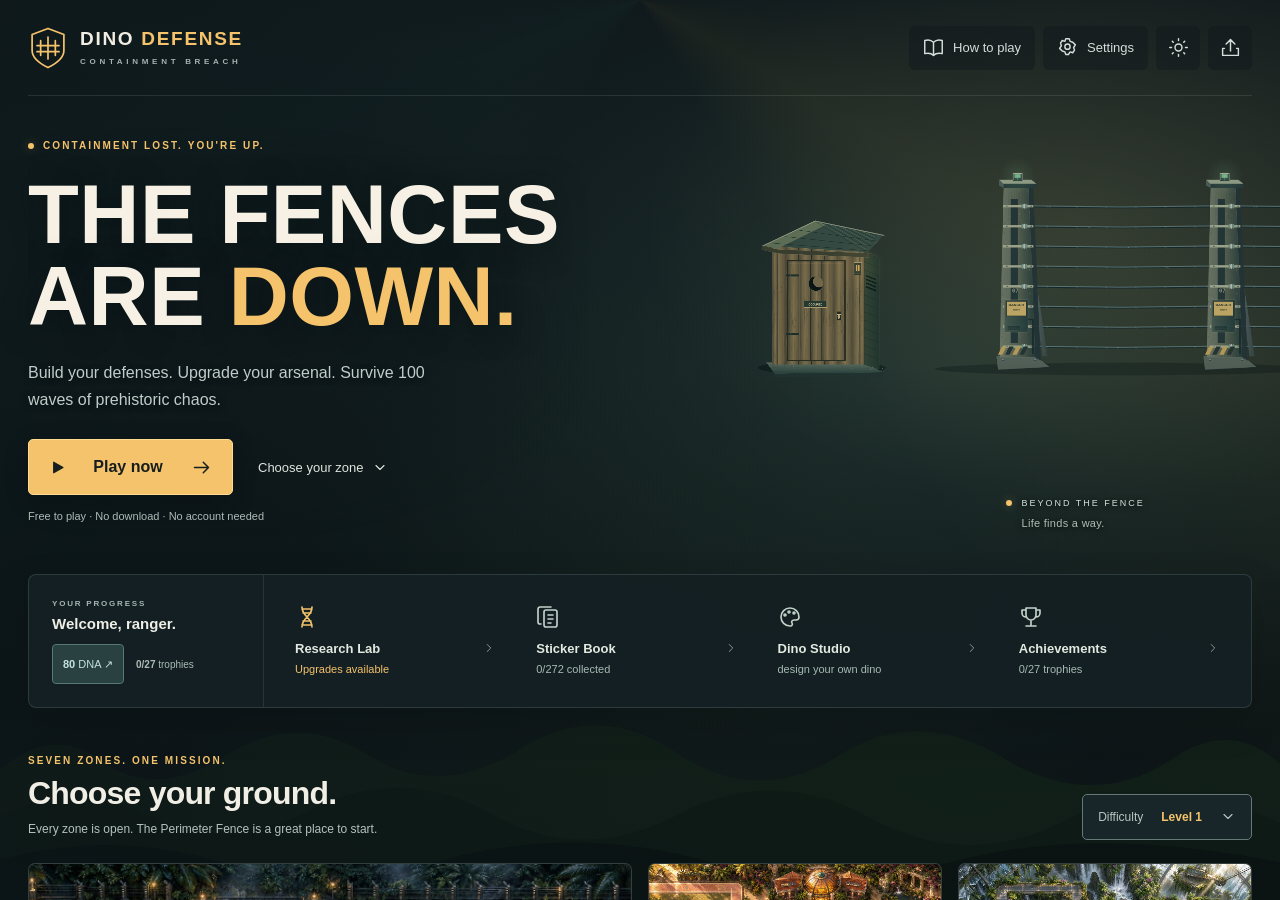
==== commit f6a268a9: "Add a centered resume button when the game is paused" ====
--- a/index.html
+++ b/index.html
@@ -58,7 +58,7 @@
       <button data-s="1" class="on">1×</button><button data-s="2">2×</button><button data-s="4">4×</button><button data-s="10">10×</button>
     </span>
     <button id="speedCycle" title="Game speed (tap to cycle)">1×</button>
-    <button id="btnPause">⏸</button>
+    <button id="btnPause" aria-label="Pause game" title="Pause game">⏸</button>
     <button id="btnSkip" class="hidden" title="Level skip: instantly clear this wave">⏭ Skip</button>
     <button id="btnMute" title="Mute (M)">🔊</button>
     <button id="btnMenu">☰ Menu</button>
@@ -68,6 +68,11 @@
   <div id="main">
     <div id="stage">
       <canvas id="game" width="1280" height="720"></canvas>
+
+      <div id="pausePrompt" class="hidden">
+        <div class="pause-title">Game paused</div>
+        <button id="btnResume" type="button"><span aria-hidden="true">▶</span> Resume game</button>
+      </div>
 
       <!-- mobile map-zoom control (top-centre); shown by JS on touch devices -->
       <div id="zoomBar" class="hidden">
--- a/style.css
+++ b/style.css
@@ -93,6 +93,23 @@
   cursor: crosshair;
   box-shadow: 0 0 40px #000 inset;
 }
+
+#pausePrompt {
+  position: absolute; left: 50%; top: 50%; transform: translate(-50%, -50%);
+  z-index: 16; max-width: calc(100% - 24px); text-align: center; pointer-events: none;
+}
+#pausePrompt .pause-title {
+  margin-bottom: 12px; color: #fff; font-size: clamp(18px, 3vw, 28px);
+  font-weight: bold; text-shadow: 0 2px 8px #000;
+}
+#btnResume {
+  min-height: 48px; padding: 12px 24px; border: 2px solid var(--amber2); border-radius: 8px;
+  background: var(--amber); color: var(--ink); font: bold 16px Verdana, sans-serif;
+  white-space: nowrap; cursor: pointer; pointer-events: auto; touch-action: manipulation;
+  box-shadow: 0 4px 20px #0008;
+}
+#btnResume:hover { background: var(--amber2); }
+#btnResume:focus-visible { outline: 3px solid #fff; outline-offset: 4px; }
 
 /* ---------- shop (right panel) ---------- */
 #shop {
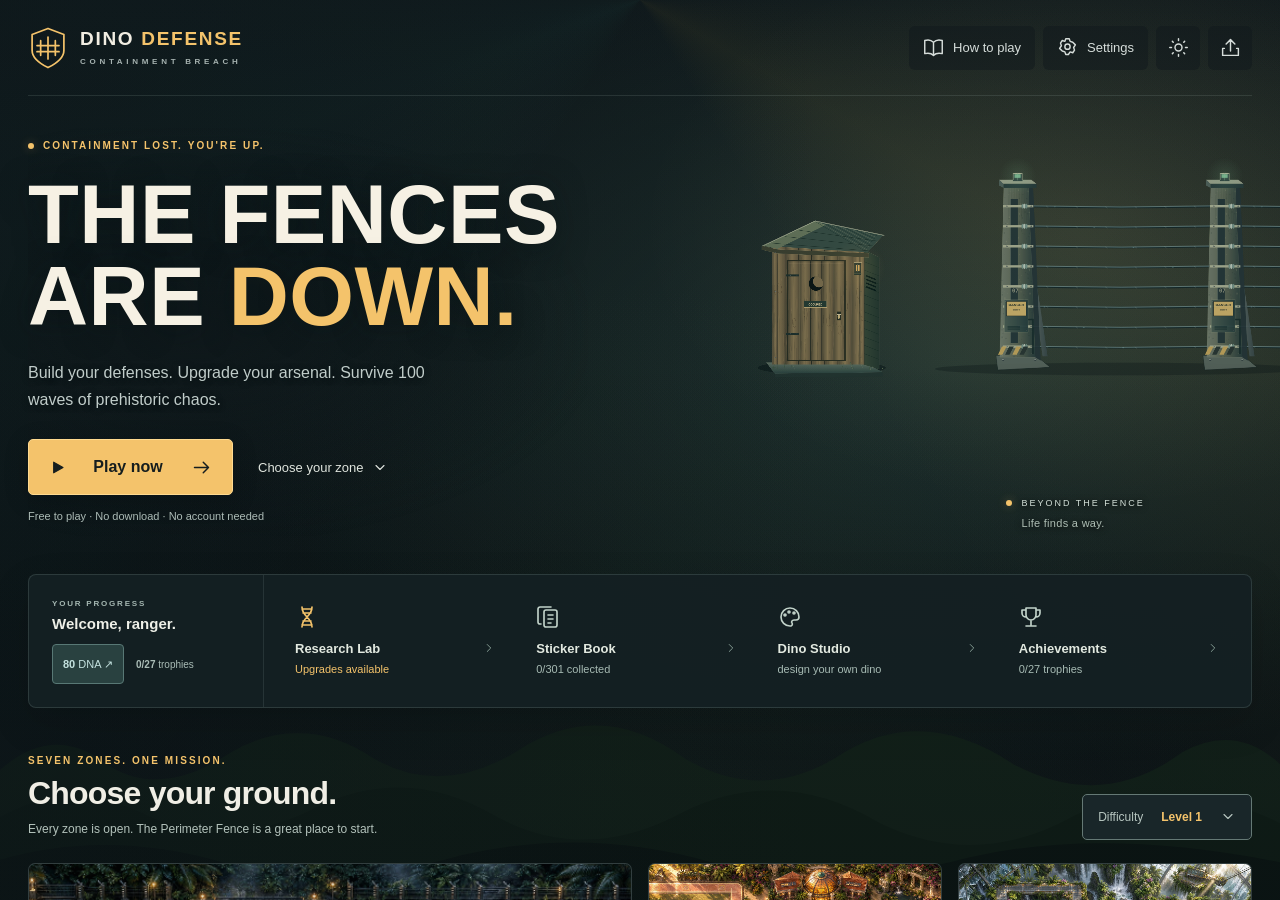
==== commit e4f3d86e: "Add upgradeable Extinction Cannon with contained-star attacks" ====
--- a/index.html
+++ b/index.html
@@ -4,14 +4,14 @@
 <meta charset="UTF-8">
 <meta name="viewport" content="width=device-width, initial-scale=1.0, viewport-fit=cover">
 <title>Dino Defense — The Fences Are Down. Now What?</title>
-<meta name="description" content="The fences are down. The giants are loose. Build your defenses, unleash nine weapons, and face 100 waves of prehistoric chaos. Play Dino Defense free in your browser.">
+<meta name="description" content="The fences are down. The giants are loose. Build your defenses, unleash ten weapons, and face 100 waves of prehistoric chaos. Play Dino Defense free in your browser.">
 <link rel="canonical" href="https://vibecodingmatt.github.io/dino-defense/">
 <meta property="og:type" content="website">
 <meta property="og:site_name" content="Dino Defense">
 <meta property="og:locale" content="en_US">
 <meta property="og:url" content="https://vibecodingmatt.github.io/dino-defense/">
 <meta property="og:title" content="The fences are down. Now what? | Dino Defense">
-<meta property="og:description" content="33 dinosaurs. Nine weapons. 100 waves. Build your last line of defense and find out what is waiting at wave 100. Play free — no download needed.">
+<meta property="og:description" content="33 dinosaurs. Ten weapons. 100 waves. Build your last line of defense and find out what is waiting at wave 100. Play free — no download needed.">
 <meta property="og:image" content="https://vibecodingmatt.github.io/dino-defense/assets/social/containment-breach-v1.jpg">
 <meta property="og:image:secure_url" content="https://vibecodingmatt.github.io/dino-defense/assets/social/containment-breach-v1.jpg">
 <meta property="og:image:type" content="image/jpeg">
@@ -20,11 +20,11 @@
 <meta property="og:image:alt" content="A T-Rex breaks through an electric jungle fence beside the words: The fences are down. Now what? Dino Defense. Play free in your browser.">
 <meta name="twitter:card" content="summary_large_image">
 <meta name="twitter:title" content="The fences are down. Now what? | Dino Defense">
-<meta name="twitter:description" content="33 dinosaurs. Nine weapons. 100 waves. How long can you hold the line? Play free in your browser.">
+<meta name="twitter:description" content="33 dinosaurs. Ten weapons. 100 waves. How long can you hold the line? Play free in your browser.">
 <meta name="twitter:image" content="https://vibecodingmatt.github.io/dino-defense/assets/social/containment-breach-v1.jpg">
 <meta name="twitter:image:alt" content="A T-Rex breaches an electric fence. The fences are down. Now what?">
 <script type="application/ld+json">
-{"@context":"https://schema.org","@type":"VideoGame","name":"Dino Defense","url":"https://vibecodingmatt.github.io/dino-defense/","description":"A free dinosaur tower defense game. Build and upgrade nine weapons across seven zones and survive 100 waves.","image":"https://vibecodingmatt.github.io/dino-defense/assets/social/containment-breach-v1.jpg","genre":["Tower defense","Strategy"],"gamePlatform":"Web browser","operatingSystem":"Any with a modern web browser","applicationCategory":"GameApplication","playMode":"SinglePlayer","isAccessibleForFree":true,"offers":{"@type":"Offer","price":"0","priceCurrency":"USD"}}
+{"@context":"https://schema.org","@type":"VideoGame","name":"Dino Defense","url":"https://vibecodingmatt.github.io/dino-defense/","description":"A free dinosaur tower defense game. Build and upgrade ten weapons across seven zones and survive 100 waves.","image":"https://vibecodingmatt.github.io/dino-defense/assets/social/containment-breach-v1.jpg","genre":["Tower defense","Strategy"],"gamePlatform":"Web browser","operatingSystem":"Any with a modern web browser","applicationCategory":"GameApplication","playMode":"SinglePlayer","isAccessibleForFree":true,"offers":{"@type":"Offer","price":"0","priceCurrency":"USD"}}
 </script>
 <link rel="stylesheet" href="style.css">
 <link rel="stylesheet" href="home.css">
@@ -121,7 +121,7 @@
       </div>
 
       <div class="hint">
-        Click a weapon (or keys 1–9), then click the map to build.
+        Click a weapon (or keys 1–9, 0), then click the map to build.
         Hold <b>Shift</b> to place several. Right-click / Esc cancels.
         <b>Space</b> starts a wave or pauses.
         Flyers need air-capable weapons!
@@ -212,7 +212,7 @@
     </section>
 
     <section class="home-how" aria-label="How the game works">
-      <div><span>01</span><h3>Build your defense.</h3><p>Place nine types of weapons to cover the paths. Every kill funds your next upgrade.</p></div>
+      <div><span>01</span><h3>Build your defense.</h3><p>Place ten types of weapons to cover the paths. Every kill funds your next upgrade.</p></div>
       <div><span>02</span><h3>Expect the unexpected.</h3><p>Ground, air, and water. 33 dinosaurs, giant bosses, and a final test at wave 100.</p></div>
       <div><span>03</span><h3>Come back stronger.</h3><p>Bank DNA for permanent research. Collect stickers and make your own dinosaurs.</p></div>
     </section>
@@ -470,6 +470,7 @@
 <script src="js/perimeter.js"></script>
 <script src="js/sanctuary-scenes.js"></script>
 <script src="js/arsenal.js"></script>
+<script src="js/extinction.js"></script>
 <script src="js/weapon-fx.js"></script>
 <script src="js/draw.js"></script>
 <script src="js/drex.js"></script>
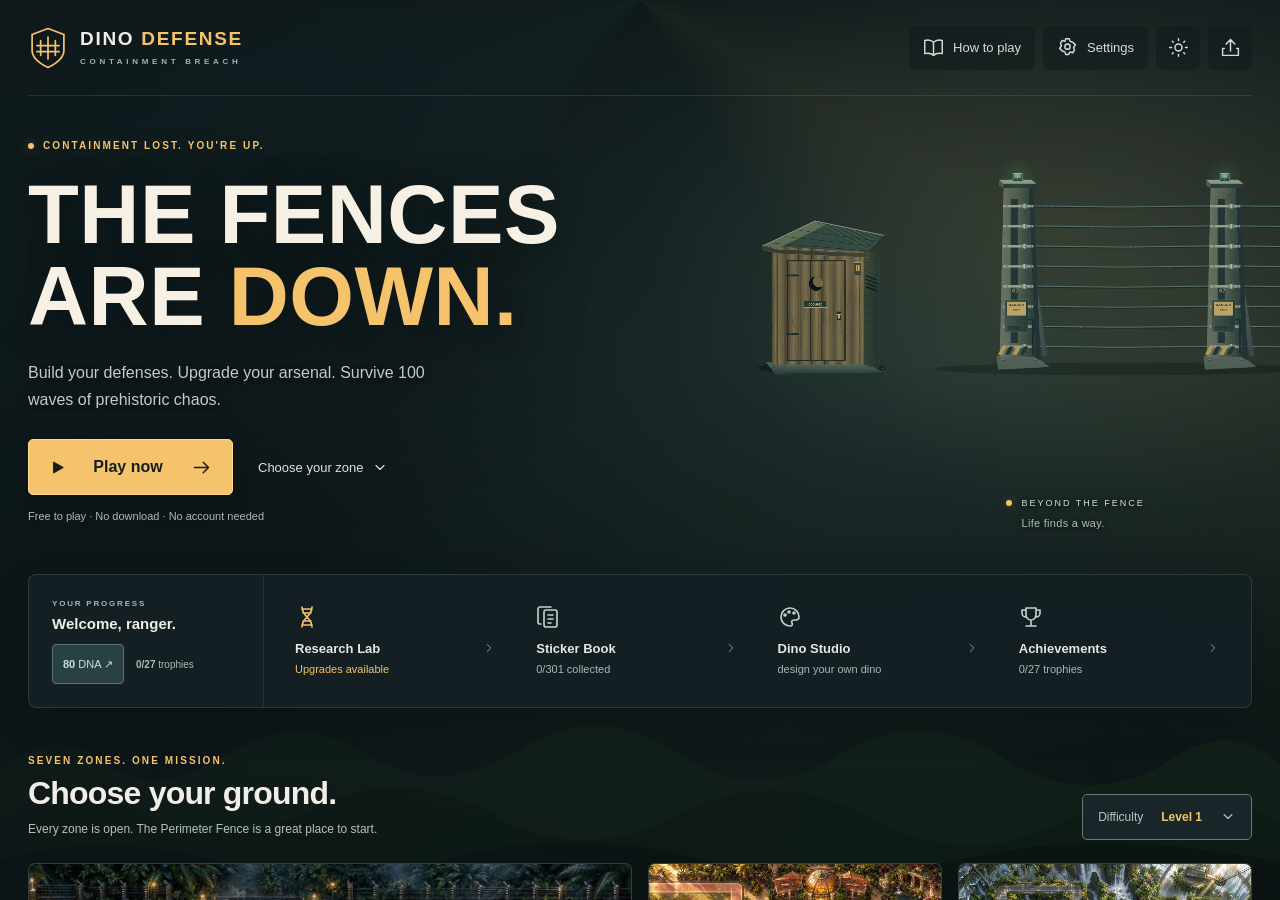
==== commit c2ab2b8e: "Add touch and pen weapon descriptions with safe long-press gestures" ====
--- a/index.html
+++ b/index.html
@@ -106,6 +106,7 @@
     <!-- tower shop -->
     <div id="shop" class="hidden">
       <h3>Armory</h3>
+      <p id="weaponHoldHint">Tap to select · Hold for details</p>
       <button id="btnArsenal" class="arsenal-open hidden">Inspect weapons &amp; upgrades <span>↗</span></button>
       <button id="btnFieldCreatures" class="arsenal-open hidden">Explore the dinosaurs <span>↗</span></button>
       <div id="shopCards"></div>
@@ -129,6 +130,16 @@
     </div>
   </div>
 </div>
+
+<dialog id="weaponInfo" aria-labelledby="wiName" aria-describedby="wiDescription" role="dialog">
+  <button id="wiClose" type="button" aria-label="Close weapon details">✕</button>
+  <p class="wi-eyebrow">ARMORY FIELD GUIDE</p>
+  <div class="wi-heading"><canvas id="wiModel" width="336" height="224" aria-hidden="true"></canvas><div><h2 id="wiName"></h2><p id="wiStatus"></p></div></div>
+  <div class="wi-facts"><span><small>PRICE</small><b id="wiPrice"></b></span><span><small>TARGETS</small><b id="wiTargets"></b></span><span><small>GROWTH</small><b id="wiUpgrades"></b></span></div>
+  <p id="wiDescription"></p>
+  <button id="wiSelect" type="button">Select weapon</button>
+  <p id="wiPause"></p>
+</dialog>
 
 <!-- main menu -->
 <div id="menu" data-scene="night">
@@ -482,6 +493,7 @@
 <script src="js/audio-fx.js"></script>
 <script src="js/home-scenery.js"></script>
 <script src="js/endgame-fx.js"></script>
+<script src="js/weapon-info.js"></script>
 <script src="js/game.js"></script>
 <script src="js/home.js"></script>
 <script src="js/armory-guide.js"></script>
--- a/style.css
+++ b/style.css
@@ -230,6 +230,37 @@
 .shopCard .nm { font-size: 10.5px; margin-top: 3px; line-height: 1.2; }
 .shopCard .cost { font-size: 11px; color: var(--amber2); margin-top: 2px; font-weight: bold; }
 
+/* Hold-to-read descriptions: a compact sheet on phones, a card on tablets. */
+#weaponHoldHint { display: none; color: var(--dim); font-size: 11px; line-height: 1.4; margin-top: -5px; }
+.shopCard { position: relative; -webkit-touch-callout: none; -webkit-user-select: none; user-select: none; }
+.shopCard:focus-visible { outline: 2px solid var(--amber2); outline-offset: 3px; }
+.shopCard.info-holding::after { content: ''; position: absolute; inset: auto 8px 3px; height: 2px; border-radius: 2px; background: var(--amber2); transform-origin: left; animation: weapon-hold .48s linear both; pointer-events: none; }
+@keyframes weapon-hold { from { transform: scaleX(0); } to { transform: scaleX(1); } }
+#weaponInfo { --weapon-accent: #edbc65; position: fixed; inset: 0; margin: auto; width: min(440px,calc(100vw - 32px)); max-width: none; max-height: calc(100dvh - 32px); padding: 24px; overflow-y: auto; overscroll-behavior: contain; border: 1px solid #64746b; border-top: 3px solid var(--weapon-accent); border-radius: 16px; color: #f0eee3; background: #172124; box-shadow: 0 24px 90px #0009; font-family: system-ui,sans-serif; text-align: left; }
+#weaponInfo::backdrop { background: #061013b8; }
+#weaponInfo button { font: inherit; min-height: 44px; cursor: pointer; touch-action: manipulation; }
+#weaponInfo button:focus-visible { outline: 3px solid #f4c36b; outline-offset: 3px; }
+#wiClose { float: right; position: sticky; top: 0; margin: -12px -12px 0 4px; width: 44px; border: 1px solid #53635b; border-radius: 8px; color: #d6e0d5; background: #253337; z-index: 1; }
+.wi-eyebrow { color: var(--weapon-accent); font-size: 10px; font-weight: 700; letter-spacing: 1.6px; line-height: 20px; }
+.wi-heading { display: flex; align-items: center; gap: 12px; clear: both; margin: 12px 0 18px; }
+#wiModel { width: 108px; height: 72px; flex: 0 0 108px; object-fit: contain; }
+#wiName { font-size: 23px; line-height: 1.12; letter-spacing: -.5px; margin: 0 0 8px; overflow-wrap: anywhere; }
+#wiStatus { color: #c6cdbb; font-size: 12px; line-height: 1.4; }
+.wi-facts { display: grid; grid-template-columns: repeat(3,minmax(0,1fr)); gap: 8px; padding: 14px 0; border-block: 1px solid #ffffff20; }
+.wi-facts small { display: block; font-size: 9px; letter-spacing: 1px; color: #9daf9f; margin-bottom: 5px; }
+.wi-facts b { font-size: 13px; font-weight: 600; }
+#wiPrice { color: #f4cc83; }
+#wiDescription { font-size: 15px; line-height: 1.65; margin: 18px 0 20px; }
+#wiSelect { width: 100%; padding: 11px 16px; border: 1px solid #f4cc83; border-radius: 8px; color: #172124; background: #edbc65; font-weight: 700 !important; }
+#wiSelect:disabled { background: #273533; border-color: #53635b; color: #b2bdad; cursor: default; }
+#wiPause { margin: 12px 0 0; color: #a8baac; font-size: 11px; line-height: 1.5; text-align: center; }
+@media (any-pointer: coarse) { #weaponHoldHint { display: block; } }
+@media (max-width: 600px) and (min-height: 500px) {
+  #weaponInfo { inset: auto 0 0; width: 100%; max-height: calc(100dvh - max(24px,env(safe-area-inset-top))); margin: 0; border-radius: 20px 20px 0 0; padding: 22px 20px max(20px,env(safe-area-inset-bottom)); }
+}
+@media (max-height: 499px) { #weaponInfo { padding: 18px 22px; } .wi-heading { margin: 4px 0 10px; } #wiDescription { margin-block: 12px; } }
+@media (prefers-reduced-motion: reduce) { .shopCard.info-holding::after { animation: none; } }
+
 #airCard {
   display: flex; align-items: center; gap: 10px;
   background: linear-gradient(135deg, #2a3040, #1c2128);
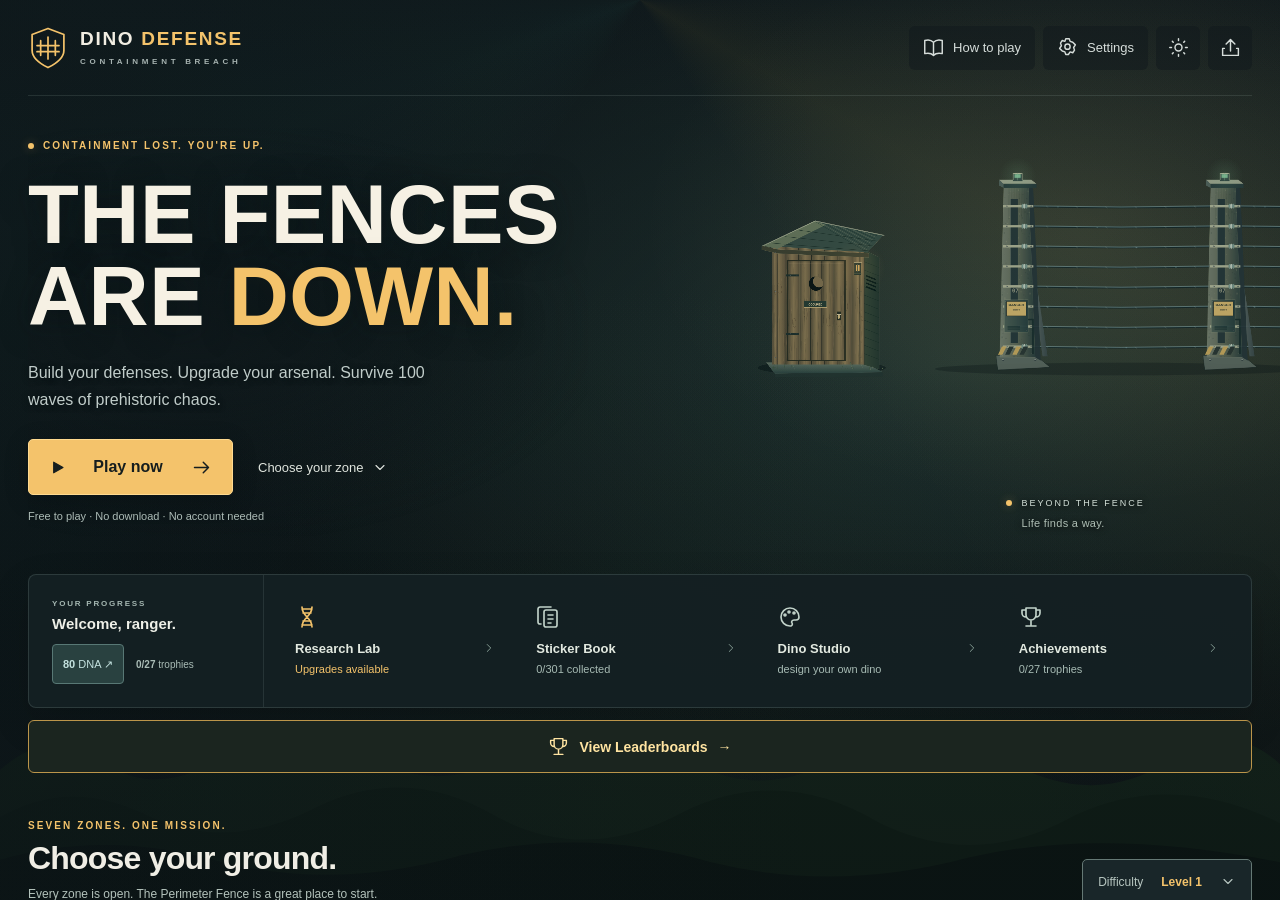
==== commit 4e13f894: "Add worldwide arcade leaderboards with three-character score entry" ====
--- a/index.html
+++ b/index.html
@@ -28,6 +28,7 @@
 </script>
 <link rel="stylesheet" href="style.css">
 <link rel="stylesheet" href="home.css">
+<link rel="stylesheet" href="leaderboards.css">
 <link rel="preload" as="image" href="assets/maps/sector7-facility.webp">
 <link rel="icon" type="image/svg+xml" href="icons/favicon.svg">
 <!-- installable PWA: add-to-home-screen, full-screen, offline -->
@@ -199,6 +200,8 @@
         <button id="btnAch"><svg class="ui-icon fIco" aria-hidden="true"><use href="icons/interface.svg#trophy"></use></svg><span class="fName">Achievements</span><span class="fSub" id="fSubAch">Your milestones</span><svg class="ui-icon nav-arrow" aria-hidden="true"><use href="icons/interface.svg#chevron"></use></svg></button>
       </nav>
     </section>
+
+    <button id="btnLeaderboards" class="home-leaderboards"><svg class="ui-icon" aria-hidden="true"><use href="icons/interface.svg#trophy"></use></svg>View Leaderboards <span aria-hidden="true">→</span></button>
 
     <section id="zones" class="deck" aria-labelledby="zonesTitle" tabindex="-1">
       <div class="zone-heading">
@@ -458,13 +461,65 @@
   <div class="modalBox">
     <h2>🏆 ZONE SECURED</h2>
     <p id="victoryText"></p>
+    <div id="victoryLeaderboard" class="hidden">
+      <p id="victoryRankStatus" role="status"></p>
+      <button id="vPostScore" class="primary">Enter your initials</button>
+    </div>
     <div class="modalBtns">
       <button id="vNext" class="primary">➜ Next Difficulty</button>
       <button id="vLab">🧬 Spend DNA in the Lab</button>
       <button id="vAch">🏆 Achievements</button>
       <button id="vStick">📖 Sticker Book</button>
       <button id="vMenu">🗺 Island Map</button>
-    </div>
+      <button id="vLeaderboard">View Leaderboards</button>
+    </div>
+  </div>
+</div>
+
+<!-- Worldwide arcade rankings. These share the homepage's modal focus stack. -->
+<div id="leaderboards" class="modal hidden">
+  <div class="modalBox arcade-board">
+    <button class="modalX" title="Close">×</button>
+    <p class="arcade-kicker">DINO DEFENSE · WORLDWIDE TOP 50</p>
+    <h2>HIGH SCORES</h2>
+    <p class="arcade-rules">Highest difficulty completed wins. More health breaks the tie.<br>Same score? The earlier entry keeps its place.</p>
+    <div class="leaderboard-controls">
+      <label for="leaderboardMap">CHOOSE YOUR ZONE</label>
+      <select id="leaderboardMap"></select>
+      <button id="refreshLeaderboards">Refresh</button>
+    </div>
+    <p id="leaderboardStatus" class="leaderboard-status" role="status" aria-live="polite"></p>
+    <div class="leaderboard-scroll" tabindex="0" aria-label="High scores, scroll to see more">
+      <table id="leaderboardTable" class="hidden">
+        <caption class="sr-only">Worldwide rankings for the selected zone</caption>
+        <thead><tr><th scope="col">RANK</th><th scope="col">NAME</th><th scope="col">LEVEL</th><th scope="col">HEALTH</th></tr></thead>
+        <tbody id="leaderboardRows"></tbody>
+      </table>
+    </div>
+    <p id="leaderboardPersonal"></p>
+    <p class="leaderboard-note">One best score per browser, per zone. Your player identity stays in this browser.</p>
+    <div class="modalBtns">
+      <button id="postPendingScore" class="primary hidden">Post saved result</button>
+      <button id="closeLeaderboards">Close</button>
+    </div>
+  </div>
+</div>
+<div id="leaderboardEntry" class="modal hidden">
+  <div class="modalBox arcade-board arcade-entry">
+    <button class="modalX" title="Close">×</button>
+    <p id="entryRank" class="arcade-kicker">YOU MADE THE TOP 50</p>
+    <h2>ENTER YOUR NAME</h2>
+    <p id="entrySummary"></p>
+    <form id="arcadeEntryForm">
+      <label for="arcadeInitials">YOUR THREE-CHARACTER ARCADE NAME</label>
+      <input id="arcadeInitials" type="text" maxlength="3" minlength="3" pattern="[A-Za-z0-9]{3}" required autocomplete="off" autocapitalize="characters" spellcheck="false" aria-describedby="initialsHint entryStatus">
+      <p id="initialsHint" class="leaderboard-note">Letters A–Z and numbers 0–9 only. Your name and score will be public.</p>
+      <p id="entryStatus" class="leaderboard-status" role="status" aria-live="polite"></p>
+      <div class="modalBtns">
+        <button id="submitArcadeScore" class="primary" type="submit" disabled>POST HIGH SCORE</button>
+        <button id="skipArcadeEntry" type="button">Maybe later</button>
+      </div>
+    </form>
   </div>
 </div>
 
@@ -494,6 +549,7 @@
 <script src="js/home-scenery.js"></script>
 <script src="js/endgame-fx.js"></script>
 <script src="js/weapon-info.js"></script>
+<script src="js/leaderboards.js"></script>
 <script src="js/game.js"></script>
 <script src="js/home.js"></script>
 <script src="js/armory-guide.js"></script>
--- a/leaderboards.css
+++ b/leaderboards.css
@@ -0,0 +1,44 @@
+.home-leaderboards { display:flex; align-items:center; justify-content:center; gap:10px; width:100%; margin-top:12px; padding:15px; border:1px solid #bb954a; border-radius:6px; background:#1b251f; color:#ffe4a1; font-size:14px; font-weight:700; }
+.home-leaderboards:hover { background:#303929; }
+.home-leaderboards .ui-icon { width:21px; height:21px; }
+.arcade-board { width:min(700px,94vw); background:linear-gradient(180deg,#152424,#10191b); border:2px solid #bda057; box-shadow:0 0 35px #dfa32d18,0 24px 100px #000b; }
+.arcade-board .sr-only { position:absolute; width:1px; height:1px; padding:0; overflow:hidden; clip-path:inset(50%); white-space:nowrap; }
+.arcade-board .arcade-kicker { color:#9bccaa; font:700 11px/1.5 Consolas,'Courier New',monospace; letter-spacing:2px; margin:0 32px 8px 0; }
+.arcade-board h2 { font-family:Consolas,'Courier New',monospace; letter-spacing:3px; color:#ffe5a0; }
+.arcade-board .arcade-rules { font-size:13px; line-height:1.6; color:#c1cfc4; margin:0 0 18px; }
+.leaderboard-controls { display:flex; flex-wrap:wrap; align-items:center; gap:10px; }
+.leaderboard-controls label { width:100%; color:#9db7a8; font-size:12px; }
+.leaderboard-controls select { flex:1; min-width:0; min-height:44px; max-width:100%; padding:10px; background:#0b1517; color:#f0e9d2; border:1px solid #738674; border-radius:4px; font-size:14px; }
+.leaderboard-controls button { min-height:44px; }
+.leaderboard-status { color:#b8cabc; font-size:13px; line-height:1.5; margin:16px 0; }
+.leaderboard-scroll { max-height:40dvh; overflow:auto; border:1px solid #485a4a; border-radius:4px; }
+#leaderboardTable { width:100%; border-collapse:collapse; font:700 15px/1.6 Consolas,'Courier New',monospace; color:#eddfad; font-variant-numeric:tabular-nums; }
+#leaderboardTable th { position:sticky; top:0; background:#24362c; color:#9bd4ac; font-size:11px; letter-spacing:1px; text-align:left; padding:10px 12px; }
+#leaderboardTable td { padding:9px 12px; border-top:1px solid #39473d; white-space:nowrap; }
+#leaderboardTable tr:nth-child(-n+3) { color:#ffe094; }
+#leaderboardTable td:nth-child(2) { letter-spacing:2px; }
+#leaderboardTable .your-score { background:#354b30; color:#caffbd; }
+#leaderboardPersonal { margin:16px 0 0; color:#bdeba7; font:700 12px/1.8 Consolas,'Courier New',monospace; }
+.arcade-board .leaderboard-note { color:#96a99e; font-size:11px; line-height:1.6; }
+.arcade-entry { width:min(510px,94vw); text-align:center; }
+.arcade-entry .arcade-kicker { margin:0 20px 12px; }
+.arcade-entry h2 { padding:0 24px; font-size:28px; }
+#entrySummary { color:#c0cec4; font-size:13px; line-height:1.7; }
+#arcadeEntryForm label { display:block; color:#f4e2af; margin-top:20px; font-size:13px; }
+#arcadeInitials { box-sizing:border-box; display:block; width:228px; height:84px; margin:12px auto; padding:5px 0 5px 16px; background:#080f10; border:2px solid #b7a469; border-radius:5px; color:#e8ffb6; caret-color:#f9d67e; text-align:center; font:700 48px/1 Consolas,'Courier New',monospace; letter-spacing:16px; text-transform:uppercase; }
+#arcadeInitials:focus { outline:3px solid #e7c472; outline-offset:4px; }
+.modal .arcade-entry .modalBtns { justify-content:center; margin-top:16px; }
+#entryStatus { min-height:2.8em; }
+#entryStatus:empty { display:none; }
+#leaderboardEntry:not(.hidden) ~ #achToast, #leaderboards:not(.hidden) ~ #achToast { visibility:hidden; }
+#victoryLeaderboard { margin-top:18px; padding:15px; border:1px solid #a0884c; border-radius:5px; background:#202b23; }
+#victoryLeaderboard p { font-size:13px; line-height:1.6; margin:0 0 10px; }
+@media(max-width:480px) {
+  .arcade-board { padding:20px 14px; }
+  .arcade-board h2 { font-size:23px; }
+  #leaderboardTable { font-size:12px; }
+  #leaderboardTable th { padding:10px 6px; font-size:10px; letter-spacing:0; }
+  #leaderboardTable td { padding:9px 6px; }
+  #leaderboardTable td:nth-child(2) { letter-spacing:1px; }
+}
+@media(max-height:500px) { .leaderboard-scroll { max-height:35dvh; } }
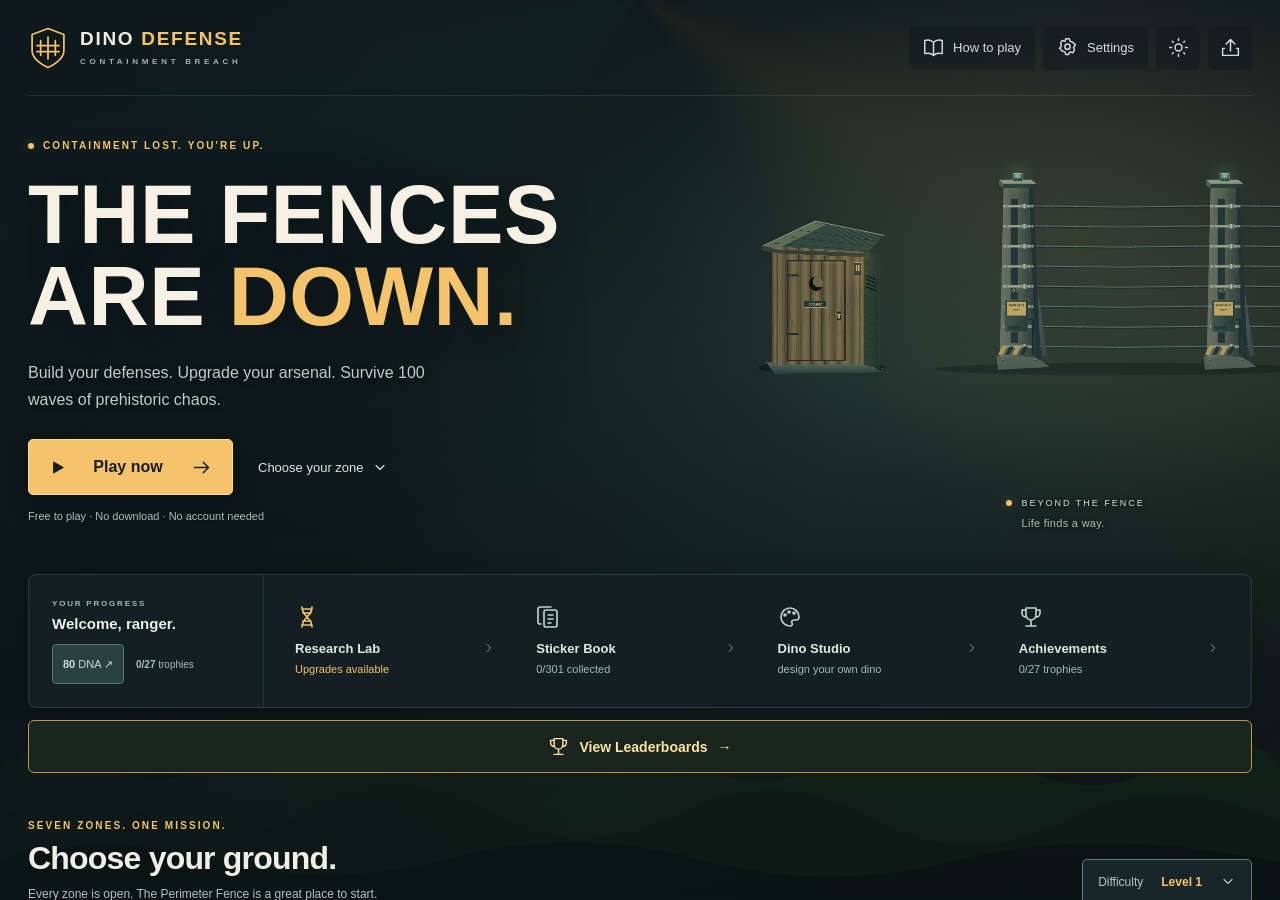
==== commit 0e82ac5e: "Rank unfinished runs and reliably prompt for arcade initials" ====
--- a/index.html
+++ b/index.html
@@ -417,6 +417,7 @@
       <button id="goAch">🏆 Achievements</button>
       <button id="goStick">📖 Sticker Book</button>
       <button id="goMenu">🗺 Island Map</button>
+      <button id="goLeaderboard">View Leaderboards</button>
     </div>
   </div>
 </div>
@@ -482,7 +483,7 @@
     <button class="modalX" title="Close">×</button>
     <p class="arcade-kicker">DINO DEFENSE · WORLDWIDE TOP 50</p>
     <h2>HIGH SCORES</h2>
-    <p class="arcade-rules">Highest difficulty completed wins. More health breaks the tie.<br>Same score? The earlier entry keeps its place.</p>
+    <p class="arcade-rules">Difficulty first, then wave reached, then health remaining.<br>✓ means all 100 waves cleared. Earlier entries win exact ties.</p>
     <div class="leaderboard-controls">
       <label for="leaderboardMap">CHOOSE YOUR ZONE</label>
       <select id="leaderboardMap"></select>
@@ -492,7 +493,7 @@
     <div class="leaderboard-scroll" tabindex="0" aria-label="High scores, scroll to see more">
       <table id="leaderboardTable" class="hidden">
         <caption class="sr-only">Worldwide rankings for the selected zone</caption>
-        <thead><tr><th scope="col">RANK</th><th scope="col">NAME</th><th scope="col">LEVEL</th><th scope="col">HEALTH</th></tr></thead>
+        <thead><tr><th scope="col">#</th><th scope="col">INITIALS</th><th scope="col" aria-label="Difficulty">DIFF</th><th scope="col">WAVE</th><th scope="col" aria-label="Health remaining">HP</th></tr></thead>
         <tbody id="leaderboardRows"></tbody>
       </table>
     </div>
@@ -508,12 +509,12 @@
   <div class="modalBox arcade-board arcade-entry">
     <button class="modalX" title="Close">×</button>
     <p id="entryRank" class="arcade-kicker">YOU MADE THE TOP 50</p>
-    <h2>ENTER YOUR NAME</h2>
+    <h2>ENTER YOUR INITIALS</h2>
     <p id="entrySummary"></p>
     <form id="arcadeEntryForm">
-      <label for="arcadeInitials">YOUR THREE-CHARACTER ARCADE NAME</label>
+      <label for="arcadeInitials">YOUR THREE-CHARACTER INITIALS</label>
       <input id="arcadeInitials" type="text" maxlength="3" minlength="3" pattern="[A-Za-z0-9]{3}" required autocomplete="off" autocapitalize="characters" spellcheck="false" aria-describedby="initialsHint entryStatus">
-      <p id="initialsHint" class="leaderboard-note">Letters A–Z and numbers 0–9 only. Your name and score will be public.</p>
+      <p id="initialsHint" class="leaderboard-note">Letters A–Z and numbers 0–9 only. Your initials and score will be public.</p>
       <p id="entryStatus" class="leaderboard-status" role="status" aria-live="polite"></p>
       <div class="modalBtns">
         <button id="submitArcadeScore" class="primary" type="submit" disabled>POST HIGH SCORE</button>
@@ -549,6 +550,7 @@
 <script src="js/home-scenery.js"></script>
 <script src="js/endgame-fx.js"></script>
 <script src="js/weapon-info.js"></script>
+<script src="js/leaderboard-rules.js"></script>
 <script src="js/leaderboards.js"></script>
 <script src="js/game.js"></script>
 <script src="js/home.js"></script>
--- a/leaderboards.css
+++ b/leaderboards.css
@@ -18,6 +18,7 @@
 #leaderboardTable tr:nth-child(-n+3) { color:#ffe094; }
 #leaderboardTable td:nth-child(2) { letter-spacing:2px; }
 #leaderboardTable .your-score { background:#354b30; color:#caffbd; }
+#leaderboardTable .leaderboard-you { display:block; font-size:9px; line-height:1.3; letter-spacing:1px; color:#caffbd; }
 #leaderboardPersonal { margin:16px 0 0; color:#bdeba7; font:700 12px/1.8 Consolas,'Courier New',monospace; }
 .arcade-board .leaderboard-note { color:#96a99e; font-size:11px; line-height:1.6; }
 .arcade-entry { width:min(510px,94vw); text-align:center; }
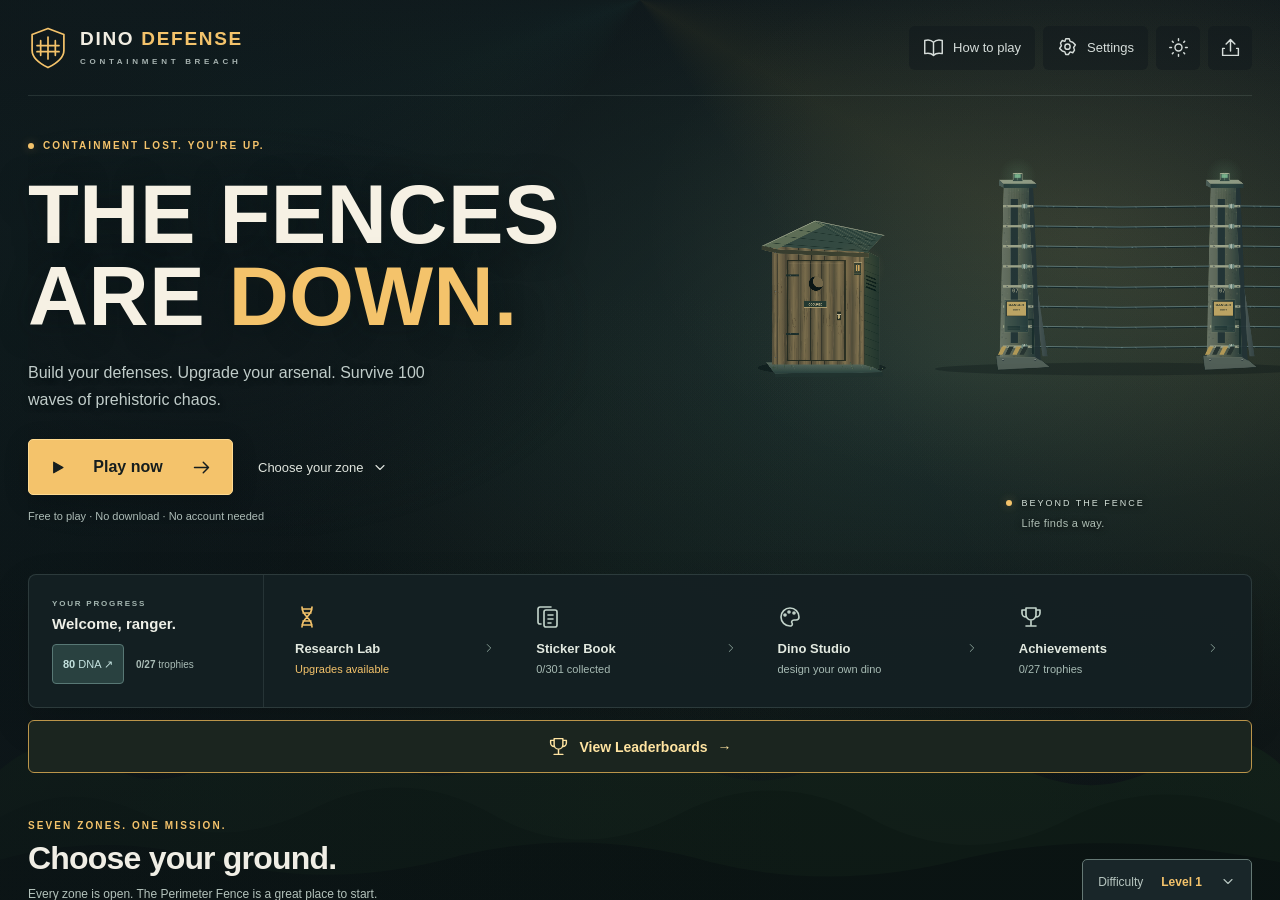
==== commit e0b48886: "Improve mobile defense, onboarding and tactical progression" ====
--- a/index.html
+++ b/index.html
@@ -29,6 +29,7 @@
 <link rel="stylesheet" href="style.css">
 <link rel="stylesheet" href="home.css">
 <link rel="stylesheet" href="leaderboards.css">
+<link rel="stylesheet" href="experience.css">
 <link rel="preload" as="image" href="assets/maps/sector7-facility.webp">
 <link rel="icon" type="image/svg+xml" href="icons/favicon.svg">
 <!-- installable PWA: add-to-home-screen, full-screen, offline -->
@@ -65,10 +66,18 @@
     <button id="btnMenu">☰ Menu</button>
   </div>
 
+  <div id="missionRail" class="hidden">
+    <div class="chapter-row"><b id="chapterTitle"></b><span id="chapterGoal"></span></div>
+    <p id="fieldThreat"></p>
+  </div>
+  <div id="fieldAnnouncement" class="sr-only" role="status" aria-live="polite"></div>
   <!-- game area -->
   <div id="main">
     <div id="stage">
       <canvas id="game" width="1280" height="720"></canvas>
+      <button id="btnOverview" type="button" aria-pressed="false">Overview</button>
+      <div id="fieldBrief" class="hidden"><p id="fieldBriefText"></p><button id="skipGuide" type="button">Skip guidance</button></div>
+      <div id="buildUndo" class="hidden"><button id="undoPlacement" type="button">Undo placement · full refund</button></div>
 
       <div id="pausePrompt" class="hidden">
         <div class="pause-title">Game paused</div>
@@ -94,19 +103,24 @@
         <button id="tpMute" title="Mute this weapon's sounds">🔊</button>
         <button id="tpClose" title="Close">✕</button>
         <div id="tpName"></div>
+        <p id="tpRole"></p>
         <div id="tpHardware"><canvas width="160" height="104" aria-hidden="true"></canvas><div><b></b><span></span></div></div>
         <div id="tpStats"></div>
+        <p id="tpContribution"></p>
+        <p id="tpUpgradePreview"></p>
         <button id="up_main"></button>
+        <div id="tpBranches"></div>
         <div class="tpRow">
           <button id="tpMode">Target: FIRST</button>
           <button id="tpSell">Sell</button>
         </div>
       </div>
     </div>
+    <div id="towerDock"></div>
 
     <!-- tower shop -->
     <div id="shop" class="hidden">
-      <h3>Armory</h3>
+      <div class="armory-heading"><h3>Armory</h3><button id="btnArmory" type="button" aria-expanded="false" aria-controls="shopCards">All weapons &amp; support</button></div>
       <p id="weaponHoldHint">Tap to select · Hold for details</p>
       <button id="btnArsenal" class="arsenal-open hidden">Inspect weapons &amp; upgrades <span>↗</span></button>
       <button id="btnFieldCreatures" class="arsenal-open hidden">Explore the dinosaurs <span>↗</span></button>
@@ -251,7 +265,8 @@
   <div class="modalBox">
     <button class="modalX" title="Close">✕</button>
     <h2>🧬 Research Lab</h2>
-    <div class="sub">This is where DNA gets spent. You have <b><span id="labDna">0 DNA</span></b> to level up your <b>base health</b>, <b>starting cash</b>, and every <b>weapon</b> — permanently, with no cap. Every kill drops DNA (more at higher difficulty). Aim to keep your weapon levels near the difficulty level you're playing: a few levels ahead and it's easy, a few behind and you'll be overrun.</div>
+    <div class="sub">You have <b><span id="labDna">0 DNA</span></b>. DNA stays with you, even when the perimeter falls. Invest in stronger weapons, more starting cash, or a tougher bunker. Your next affordable upgrade is highlighted.</div>
+    <div id="researchGoal"></div>
     <div id="labList"></div>
     <div class="modalBtns"><button id="labClose" class="primary">Done</button></div>
   </div>
@@ -347,8 +362,11 @@
     <div class="sub">Saved automatically.</div>
     <label class="optRow">
       <input type="checkbox" id="optAuto" checked>
-      <span>Auto-start waves <small>Next wave begins 3 seconds after the last one is cleared.</small></span>
-    </label>
+      <span>Auto-start waves <small>Regular waves begin after 3 seconds; preparation breaks wait for you.</small></span>
+    </label>
+    <label class="optRow"><input type="checkbox" id="optChapterBreaks" checked><span>Boss preparation breaks <small>Build at your own pace before bosses and after each ten-wave chapter.</small></span></label>
+    <label class="optRow"><input type="checkbox" id="optFieldGuide" checked><span>Opening guidance <small>Learn placement and upgrades on your first defense.</small></span></label>
+    <label class="optRow"><span>Combat labels <small>Essential keeps threats and big moments clear. Full includes hit damage and cash pickups.</small></span><select id="optCombatLabels"><option value="essential">Essential</option><option value="full">Full</option></select></label>
     <label class="optRow">
       <input type="checkbox" id="optMusic" checked>
       <span>Music <small>A cinematic orchestral score under the action.</small></span>
@@ -411,6 +429,7 @@
   <div class="modalBox">
     <h2>☠ CONTAINMENT FAILED</h2>
     <p id="defeatText"></p>
+    <div id="defeatDebrief"></div>
     <div class="modalBtns">
       <button id="goRetry" class="primary">↻ Play Again</button>
       <button id="goLab">🧬 Spend DNA in the Lab</button>
@@ -552,6 +571,7 @@
 <script src="js/weapon-info.js"></script>
 <script src="js/leaderboard-rules.js"></script>
 <script src="js/leaderboards.js"></script>
+<script src="js/experience.js"></script>
 <script src="js/game.js"></script>
 <script src="js/home.js"></script>
 <script src="js/armory-guide.js"></script>
--- a/experience.css
+++ b/experience.css
@@ -0,0 +1,138 @@
+/* Field command shares the homepage's charcoal, amber and clear typography. */
+:root { --bg:#101719; --panel:#152023; --panel2:#202e30; --line:#35484a; --amber:#f4c56f; --amber2:#ffdda0; --text:#eff0e7; --dim:#b3c3bf; --green:#90deb6; --ink:#101719; }
+#app, #lab, #gameover, #victory, #settings { font-family:Arial,Helvetica,sans-serif; }
+button, select { font:inherit; }
+button:focus-visible, select:focus-visible, summary:focus-visible { outline:3px solid #f4c56f; outline-offset:3px; }
+.sr-only { position:absolute; width:1px; height:1px; padding:0; margin:-1px; overflow:hidden; clip:rect(0,0,0,0); white-space:nowrap; border:0; }
+#hud { background:#10191c; border-bottom:1px solid var(--line); min-height:50px; }
+#hud .stat { background:#1a292c; border-color:#334648; border-radius:6px; font-variant-numeric:tabular-nums; }
+#hud button { border-radius:6px; min-height:36px; }
+#hud #waveTicker { display:none; } /* The readable mission rail owns the preview at every size. */
+#missionRail { flex:none; background:#152023; padding:9px 16px; border-bottom:1px solid #35484a; }
+.chapter-row { display:flex; align-items:center; justify-content:space-between; gap:10px; font-size:12px; }
+#chapterTitle { color:#f4c56f; letter-spacing:.04em; }
+#chapterGoal { color:#b3c3bf; white-space:nowrap; }
+#fieldThreat { margin-top:5px; font-size:12px; line-height:1.4; color:#e2ebe7; }
+#stage { background:#0d1517; overflow:hidden; min-height:0; }
+#btnOverview { display:none; }
+#app:not(.in-game) #btnOverview, #app:not(.in-game) #fieldBrief, #app:not(.in-game) #buildUndo, #app:not(.in-game) #towerDock { display:none!important; }
+#fieldBrief { position:absolute; z-index:12; bottom:12px; left:50%; transform:translateX(-50%); width:min(560px,calc(100% - 24px)); padding:12px 16px; background:#142326f5; color:#eef5ed; border:1px solid #74836d; border-radius:10px; box-shadow:0 6px 24px #0005; text-align:center; }
+#fieldBrief p { font-size:13px; line-height:1.45; }
+#skipGuide { border:0; background:transparent; color:#c2d3ca; text-decoration:underline; padding:10px 12px 0; font-size:12px; cursor:pointer; }
+#buildUndo { position:absolute; top:12px; left:12px; z-index:13; }
+#undoPlacement { padding:10px 12px; border:1px solid #698d85; border-radius:8px; color:#e3f3ea; background:#172b29f2; cursor:pointer; font-size:12px; min-height:40px; }
+#shop { width:244px; border-left:1px solid var(--line); padding:12px; gap:12px; }
+.armory-heading { display:flex; align-items:center; justify-content:space-between; gap:10px; }
+#btnArmory { display:none; }
+#shop h3 { color:#c0d2c9; font-size:11px; letter-spacing:.12em; }
+.shopCard { border:1px solid #3c4f50; border-top-width:3px; border-radius:9px; background:#1e2d30; padding:9px 5px; }
+.shopCard.sel { background:#334033; box-shadow:inset 0 0 0 2px #f4c56f; }
+.shopCard.locked { opacity:.65; }
+.shopCard.cant { opacity:.78; }
+.shopCard .nm { font-size:11px; color:#f1f2e8; }
+.shopCard .cost { color:#f4c56f; font-size:12px; margin:4px 0; }
+.weapon-role { display:block; color:#c4d5cd; font-size:10px; line-height:1.3; min-height:25px; }
+#towerPop { width:300px; background:#18282bef; border:1px solid #87947c; border-radius:12px; color:#ecf1e8; box-shadow:0 12px 32px #0007; gap:9px; padding:16px; max-height:calc(100% - 24px); overflow-y:auto; overscroll-behavior:contain; }
+#towerPop::after { display:none; }
+#tpName { color:#f4c56f; font-size:15px; padding-right:52px; }
+#tpRole { color:#b9d5c8; font-size:12px; }
+#tpStats { color:#c4d1cb; font-size:11px; line-height:1.5; }
+#tpContribution { color:#b4c7bd; font-size:11px; }
+#tpUpgradePreview { color:#e7ecdc; font-size:12px; line-height:1.4; }
+#towerPop button { border:1px solid #5e7372; border-radius:7px; background:#243a3c; color:#eff3e8; min-height:40px; cursor:pointer; }
+#towerPop button:disabled { cursor:default; opacity:.65; }
+#towerPop #up_main.can { background:#f4c56f; color:#142023; border-color:#f4c56f; font-weight:700; }
+#towerPop #tpClose, #towerPop #tpMute { width:32px; height:32px; min-height:32px; top:8px; }
+#towerPop #tpClose { right:8px; }
+#towerPop #tpMute { right:44px; }
+#tpBranches:empty { display:none; }
+#tpBranches > p { font-size:10px; line-height:1.4; color:#d3c7a9; margin:3px 0 8px; }
+#tpBranches .branch-choice { display:block; width:100%; text-align:left; padding:10px; margin-top:6px; }
+.branch-choice strong, .branch-choice span { display:block; }
+.branch-choice strong { font-size:12px; color:#ffdaa0; margin-bottom:4px; }
+.branch-choice span { font-size:11px; line-height:1.4; font-weight:400; }
+#towerDock { display:none; }
+#researchGoal { margin:16px 0; padding:14px; border-radius:10px; border:1px solid #526957; background:#21372f; }
+#researchGoal p { font-size:13px; line-height:1.5; margin-bottom:8px; }
+#researchGoal progress { width:100%; height:8px; accent-color:#a2deae; }
+#researchGoal button { display:block; margin-top:10px; background:#f4c56f; color:#172426; border:0; border-radius:6px; padding:9px 12px; cursor:pointer; }
+#labList .labRow.recommended { border-color:#c1c68b; }
+#labList section { display:flex; flex-direction:column; gap:9px; }
+#labList h3 { font-size:13px; color:#f4c56f; margin:8px 0 4px; }
+#labList details { margin-top:18px; border-top:1px solid #425755; padding-top:14px; }
+#labList summary { cursor:pointer; color:#c6d8cf; font-size:13px; padding:10px 0; }
+#labList details .labRow { margin-top:9px; }
+#labList .labRow { background:#1d3032; border-color:#425b59; border-radius:9px; }
+#labList .labBuy:not(:disabled) { border-color:#aebd8d; background:#32463a; color:#fff1cf; }
+#lab .sub { line-height:1.65; font-size:13px; color:#c4d2ca; }
+#defeatDebrief { padding:16px; background:#1d2f31; border:1px solid #526561; border-radius:10px; margin:16px 0; }
+#defeatDebrief h3 { color:#f4c56f; font-size:15px; margin-bottom:8px; }
+#defeatDebrief p, #defeatDebrief li { font-size:13px; line-height:1.6; }
+#defeatDebrief ul { padding-left:20px; margin:10px 0; }
+#settings select { background:#26393b; color:#fff1cf; border:1px solid #647972; border-radius:7px; padding:9px; }
+@media(max-width:920px) and (orientation:portrait) {
+  #hud { flex:none; min-height:78px; gap:4px; padding:5px 8px; }
+  #hud .stat { font-size:11px; padding:4px 6px; }
+  #hud button { min-height:32px; }
+  #hud #hDna, #hud #streakBadge { display:none; }
+  #hud #levelTitle { display:none; }
+  #missionRail { padding:7px 10px; flex:0 0 76px; overflow:hidden; }
+  .chapter-row { font-size:10px; }
+  #fieldThreat { font-size:11px; line-height:1.35; min-height:30px; max-height:45px; }
+  #main { flex:1; min-height:0; }
+  #stage { flex:1; min-height:180px; overflow:hidden; }
+  canvas#game { flex:none; height:100%; width:auto; max-width:none; max-height:none; aspect-ratio:16/9; }
+  #stage.map-overview canvas#game { width:100%; height:auto; max-height:100%; }
+  #btnOverview { display:block; position:absolute; z-index:14; top:9px; left:9px; padding:9px 11px; min-height:36px; border:1px solid #6d8177; border-radius:20px; color:#eff3e8; background:#172a2bdd; font-size:11px; cursor:pointer; }
+  #buildUndo { top:54px; left:9px; }
+  #fieldBrief { bottom:8px; padding:10px; width:calc(100% - 18px); }
+  #fieldBrief p { font-size:12px; }
+  #shop { flex:0 0 174px; width:100%; max-height:38dvh; padding:8px; overflow:hidden; gap:6px; border-top:1px solid var(--line); border-left:0; }
+  #shop.expanded { flex-basis:300px; overflow-y:auto; }
+  #btnArmory { display:block; min-height:32px; padding:6px 10px; border:1px solid #536c64; background:#263c36; color:#f8dfad; border-radius:6px; font-size:11px; cursor:pointer; }
+  #shopCards { display:grid; grid-auto-flow:column; grid-auto-columns:104px; grid-template-columns:none; grid-template-rows:1fr; gap:6px; overflow-x:auto; overflow-y:hidden; flex:none; padding-bottom:4px; scrollbar-width:thin; }
+  #shop.expanded #shopCards { grid-auto-flow:row; grid-auto-columns:auto; grid-template-columns:repeat(3,minmax(0,1fr)); overflow:visible; }
+  #shopCards .shopCard { min-height:106px; padding:6px; }
+  .shopCard .ico { height:33px; }
+  .shopCard .ico canvas { max-height:33px; }
+  .shopCard .nm { font-size:10px; }
+  .weapon-role { font-size:9px; min-height:24px; }
+  #weaponHoldHint { margin:0; font-size:10px; }
+  #shop:not(.expanded) > h3, #shop:not(.expanded) #airCard, #shop:not(.expanded) #omegaCard { display:none; }
+  #shop:not(.expanded) .arsenal-open { display:none; }
+  #shop:not(.expanded) .shopCard { touch-action:pan-x; }
+  #main.has-tower #shop { display:none; }
+  #main.has-tower #towerDock { display:block; flex:0 0 auto; max-height:42dvh; min-height:0; overflow:auto; background:#18282b; border-top:1px solid #526861; }
+  #towerDock #towerPop { position:relative; width:100%; max-height:none; left:auto!important; top:auto!important; border:0; border-radius:0; box-shadow:none; padding:12px 14px; display:grid; grid-template-columns:1fr 1fr; gap:8px 12px; }
+  #towerDock #tpName, #towerDock #tpRole, #towerDock #tpStats, #towerDock #tpContribution, #towerDock #tpBranches { grid-column:1/-1; }
+  #towerDock #tpHardware { display:none; }
+  #towerDock #tpUpgradePreview { align-self:center; font-size:11px; }
+  #towerDock .tpRow { grid-column:1/-1; }
+  #towerDock #tpBranches { display:grid; grid-template-columns:1fr 1fr; gap:6px; }
+  #towerDock #tpBranches > p { grid-column:1/-1; margin:0; }
+  #towerDock #tpBranches .branch-choice { margin:0; }
+  #towerDock #tpBranches .branch-choice:only-of-type { grid-column:1/-1; }
+  #towerDock #tpClose, #towerDock #tpMute { position:absolute; }
+  #towerDock #tpContribution { font-size:10px; }
+  #towerDock #tpStats .mast { display:none; }
+  #startPrompt { bottom:8px; max-width:calc(100% - 18px); }
+}
+@media(max-width:920px) and (orientation:portrait) and (max-height:650px) {
+  #shop { flex-basis:144px; gap:3px; }
+  #weaponHoldHint { display:none; }
+  #fieldThreat { min-height:0; }
+  #stage { min-height:160px; }
+  #fieldBrief p { font-size:11px; }
+  #skipGuide { padding-top:5px; }
+  #towerDock #tpRole, #towerDock #tpContribution { display:none; }
+}
+@media(orientation:landscape) and (max-height:560px) {
+  #missionRail { padding:4px 10px; }
+  #chapterGoal { display:none; }
+  #fieldThreat { font-size:10px; margin:2px 0 0; }
+  #shop { width:174px; padding:7px; }
+  .weapon-role { font-size:8px; }
+  #towerPop { width:260px; padding:12px; }
+  #fieldBrief { padding:7px 12px; }
+}
+@media(prefers-reduced-motion:reduce) { #waveTicker .tickWarn { animation:none; } }
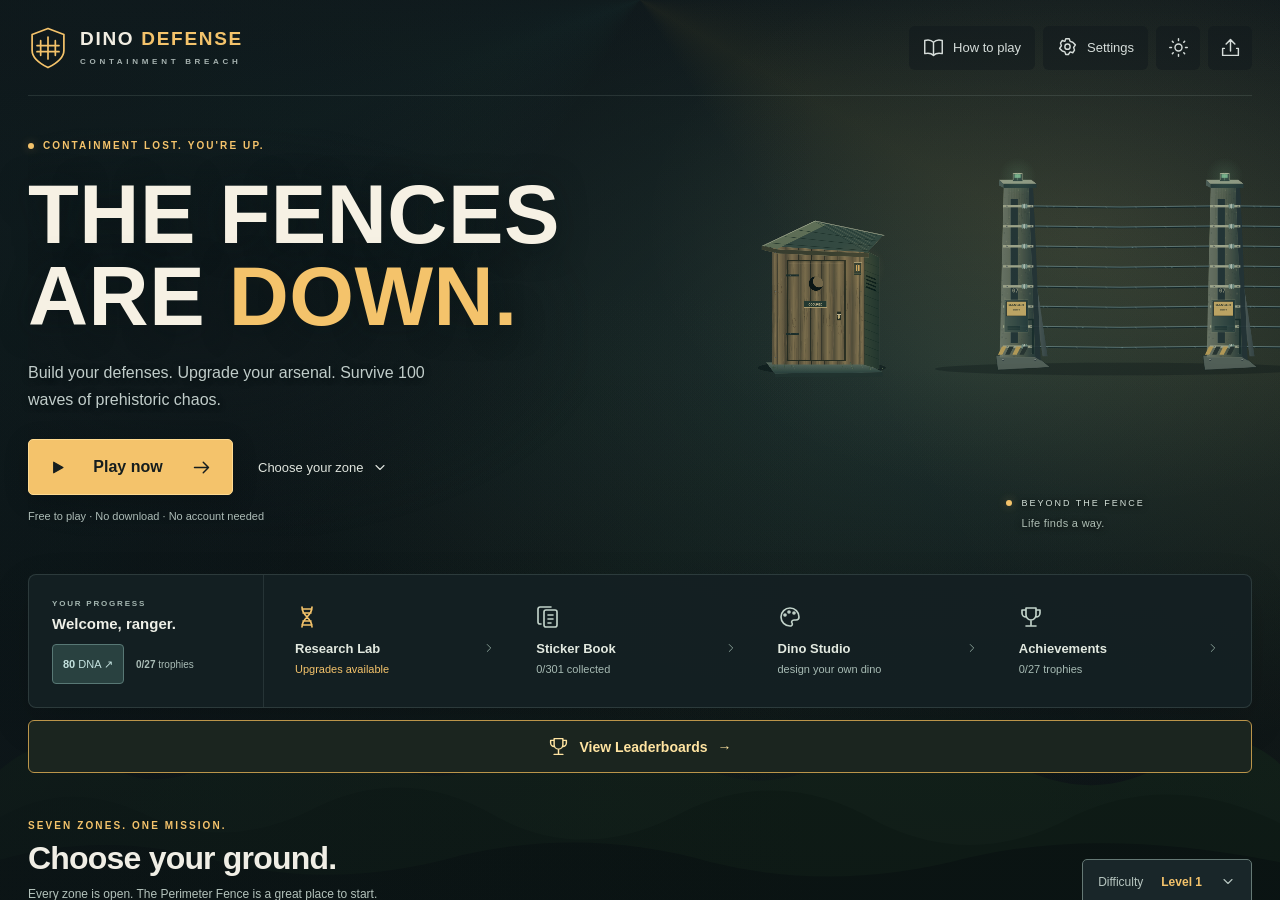
==== commit a293a828: "Keep waves advancing automatically after every clear" ====
--- a/index.html
+++ b/index.html
@@ -362,10 +362,9 @@
     <div class="sub">Saved automatically.</div>
     <label class="optRow">
       <input type="checkbox" id="optAuto" checked>
-      <span>Auto-start waves <small>Regular waves begin after 3 seconds; preparation breaks wait for you.</small></span>
-    </label>
-    <label class="optRow"><input type="checkbox" id="optChapterBreaks" checked><span>Boss preparation breaks <small>Build at your own pace before bosses and after each ten-wave chapter.</small></span></label>
-    <label class="optRow"><input type="checkbox" id="optFieldGuide" checked><span>Opening guidance <small>Learn placement and upgrades on your first defense.</small></span></label>
+      <span>Auto-start waves <small>After every clear, the next wave begins in 3 seconds. Pause whenever you need a break.</small></span>
+    </label>
+    <label class="optRow"><input type="checkbox" id="optFieldGuide" checked><span>Opening guidance <small>Learn where to place your first defense.</small></span></label>
     <label class="optRow"><span>Combat labels <small>Essential keeps threats and big moments clear. Full includes hit damage and cash pickups.</small></span><select id="optCombatLabels"><option value="essential">Essential</option><option value="full">Full</option></select></label>
     <label class="optRow">
       <input type="checkbox" id="optMusic" checked>
--- a/experience.css
+++ b/experience.css
@@ -126,13 +126,63 @@
   #skipGuide { padding-top:5px; }
   #towerDock #tpRole, #towerDock #tpContribution { display:none; }
 }
-@media(orientation:landscape) and (max-height:560px) {
-  #missionRail { padding:4px 10px; }
-  #chapterGoal { display:none; }
-  #fieldThreat { font-size:10px; margin:2px 0 0; }
-  #shop { width:174px; padding:7px; }
-  .weapon-role { font-size:8px; }
-  #towerPop { width:260px; padding:12px; }
-  #fieldBrief { padding:7px 12px; }
+@media(orientation:landscape) and (max-height:560px), (orientation:landscape) and (pointer:coarse) {
+  #app { height:100dvh; }
+  #app.in-game { padding-left:env(safe-area-inset-left); padding-right:env(safe-area-inset-right); padding-bottom:env(safe-area-inset-bottom); }
+  #hud { flex:0 0 48px; min-height:48px; padding:3px 8px; gap:5px; }
+  #hud #levelTitle, #hud #hDna, #hud #streakBadge, #speedBtns { display:none; }
+  #speedCycle { display:inline-block; }
+  #hud .stat { flex:none; font-size:11px; padding:5px 6px; }
+  #hud button { min-width:40px; min-height:40px; padding:5px 9px; font-size:11px; }
+  #missionRail { display:flex; align-items:center; gap:12px; flex:0 0 24px; height:24px; padding:3px 10px; overflow:hidden; }
+  #missionRail .chapter-row { flex:none; font-size:10px; }
+  #chapterTitle { display:none; }
+  #chapterGoal { display:block; }
+  #fieldThreat { min-width:0; font-size:11px; line-height:16px; margin:0; white-space:nowrap; overflow:hidden; text-overflow:ellipsis; }
+  #main { position:relative; display:grid; grid-template-columns:minmax(0,1fr)96px; grid-template-rows:minmax(0,1fr); }
+  #stage { grid-column:1; grid-row:1; min-height:0; container-type:size; }
+  canvas#game { flex:none; width:max(100cqw, calc(100cqh * 16 / 9)); height:auto; max-width:none; max-height:none; }
+  #stage.map-overview canvas#game { width:min(100cqw, calc(100cqh * 16 / 9)); height:auto; }
+  #shop { grid-column:2; grid-row:1; width:100%; min-height:0; height:100%; padding:4px; gap:4px; border-left:1px solid var(--line); scroll-padding-top:48px; }
+  #shop .armory-heading { flex:none; position:sticky; top:0; z-index:2; background:var(--panel); }
+  #shop .armory-heading h3, #weaponHoldHint, #shop .hint { display:none; }
+  #btnArmory { display:block; width:100%; min-height:40px; padding:6px 3px; border:1px solid #536c64; border-radius:7px; background:#263c36; color:#f8dfad; font-size:11px; cursor:pointer; }
+  #shopCards { flex:none; grid-template-columns:1fr; gap:4px; }
+  #shopCards .shopCard { min-height:66px; padding:4px 3px; }
+  #shopCards .ico, #shopCards .ico canvas { height:26px; }
+  #shopCards .ico canvas { width:52px; margin:0 auto; }
+  #shopCards .nm { font-size:9px; margin-top:2px; }
+  #shopCards .cost { font-size:10px; margin:3px 0 0; }
+  #shop:not(.expanded) .weapon-role, #shop:not(.expanded) .arsenal-open, #shop:not(.expanded) > h3, #shop:not(.expanded) #airCard, #shop:not(.expanded) #omegaCard { display:none; }
+  #shop.expanded { position:absolute; grid-column:1/-1; z-index:20; inset:0 0 0 auto; width:min(300px,48%); box-shadow:-10px 0 25px #0006; padding:8px; }
+  #shop.expanded #shopCards { grid-template-columns:repeat(3,minmax(0,1fr)); }
+  #shop.expanded .weapon-role { font-size:9px; min-height:24px; }
+  #shop.expanded .shopCard { min-height:100px; }
+  #shop.expanded #airCard, #shop.expanded #omegaCard { flex:none; min-height:48px; }
+  #main.has-tower { grid-template-columns:minmax(0,1fr)min(280px,44vw); }
+  #main.has-tower #shop { display:none; }
+  #main.has-tower #towerDock { display:block; grid-column:2; grid-row:1; min-height:0; overflow-y:auto; overscroll-behavior:contain; background:#18282b; border-left:1px solid #526861; }
+  #towerDock #towerPop { position:relative; width:100%; max-height:none; left:auto!important; top:auto!important; border:0; border-radius:0; box-shadow:none; padding:12px; gap:9px; }
+  #towerDock #tpHardware { display:none; }
+  #towerDock #tpName { font-size:13px; padding-right:70px; min-height:32px; }
+  #towerDock #tpStats, #towerDock #tpContribution { font-size:10px; }
+  #towerDock #tpRole, #towerDock #tpUpgradePreview { font-size:11px; }
+  #towerDock #tpClose, #towerDock #tpMute { width:40px; height:40px; min-height:40px; top:7px; }
+  #towerDock #tpMute { right:50px; }
+  #towerDock #up_main, #towerDock .tpRow button, #towerDock .branch-choice { min-height:44px; }
+  #btnOverview { display:block; position:absolute; z-index:14; top:8px; left:8px; min-height:40px; padding:8px 11px; border:1px solid #6d8177; border-radius:20px; color:#eff3e8; background:#172a2bdd; font-size:11px; cursor:pointer; }
+  #stage[data-map-art] #zoomBar { padding:3px; gap:4px; }
+  #zoomBar .zBtn { width:36px; height:36px; }
+  #zoomSlider, #zoomBar .zIcon { display:none; }
+  #buildUndo { top:56px; left:8px; }
+  #fieldBrief { bottom:8px; width:min(520px,calc(100% - 16px)); padding:5px 10px; display:flex; align-items:center; gap:8px; border-radius:8px; }
+  #fieldBrief p { font-size:11px; line-height:1.35; }
+  #skipGuide { flex:none; max-width:70px; min-height:40px; padding:4px; font-size:10px; }
+  #pausePrompt .pause-title { margin-bottom:6px; }
+}
+@media(orientation:landscape) and (max-height:560px) and (max-width:700px) {
+  #hud { gap:3px; padding:3px 5px; }
+  #hud button { padding:5px 6px; }
+  #missionRail .chapter-row { display:none; }
 }
 @media(prefers-reduced-motion:reduce) { #waveTicker .tickWarn { animation:none; } }
